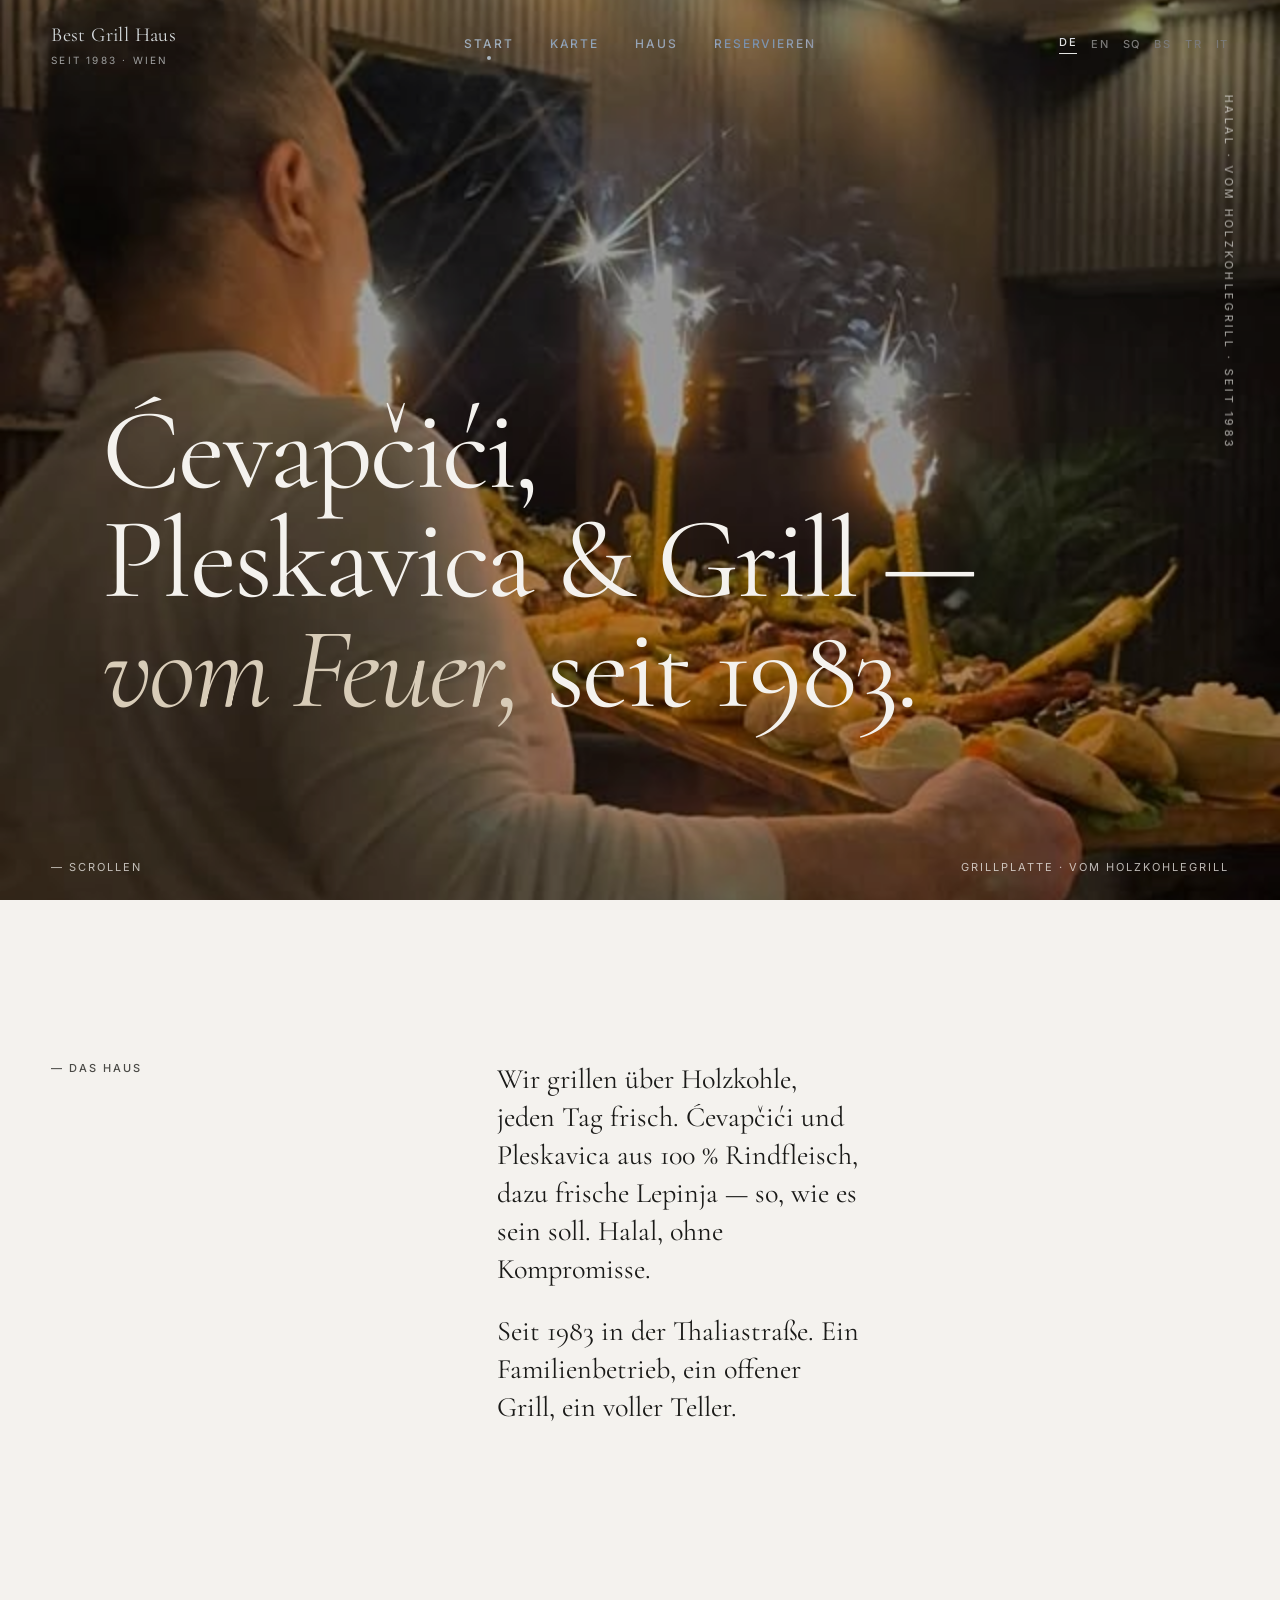
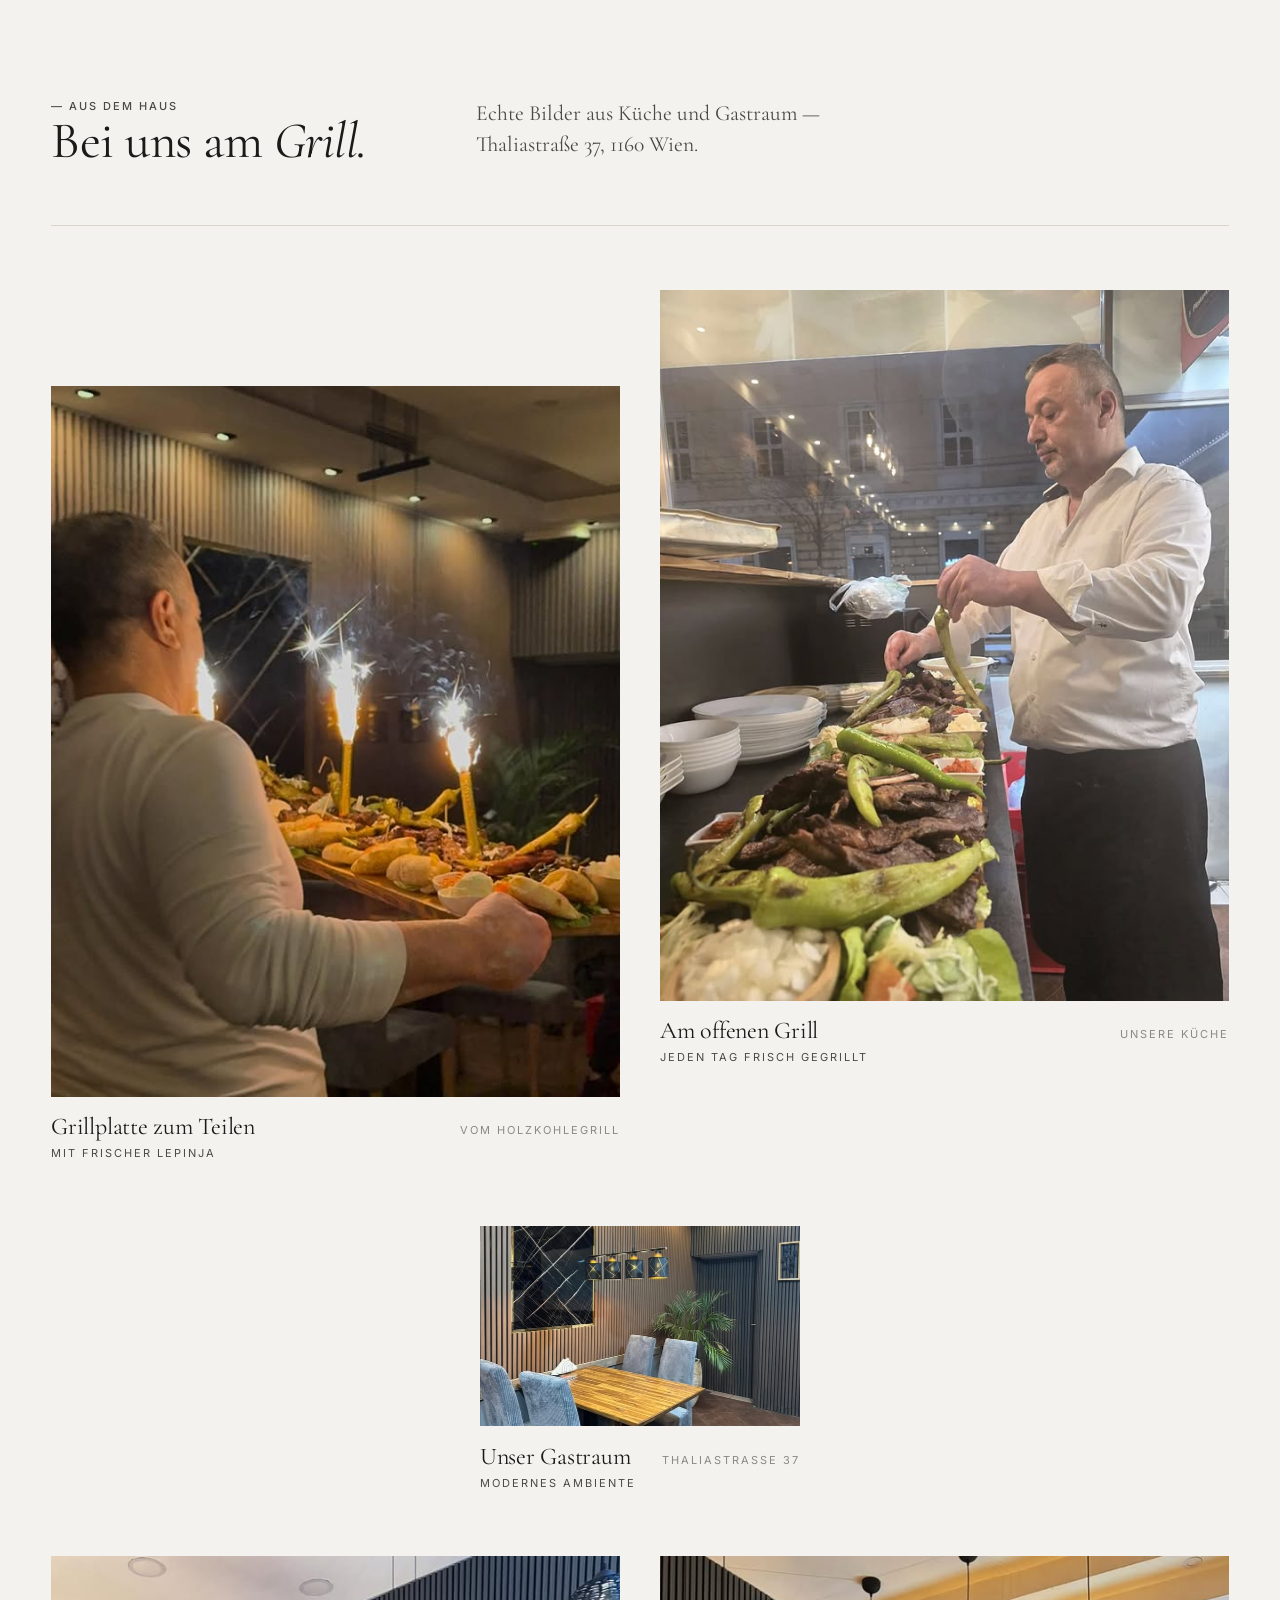
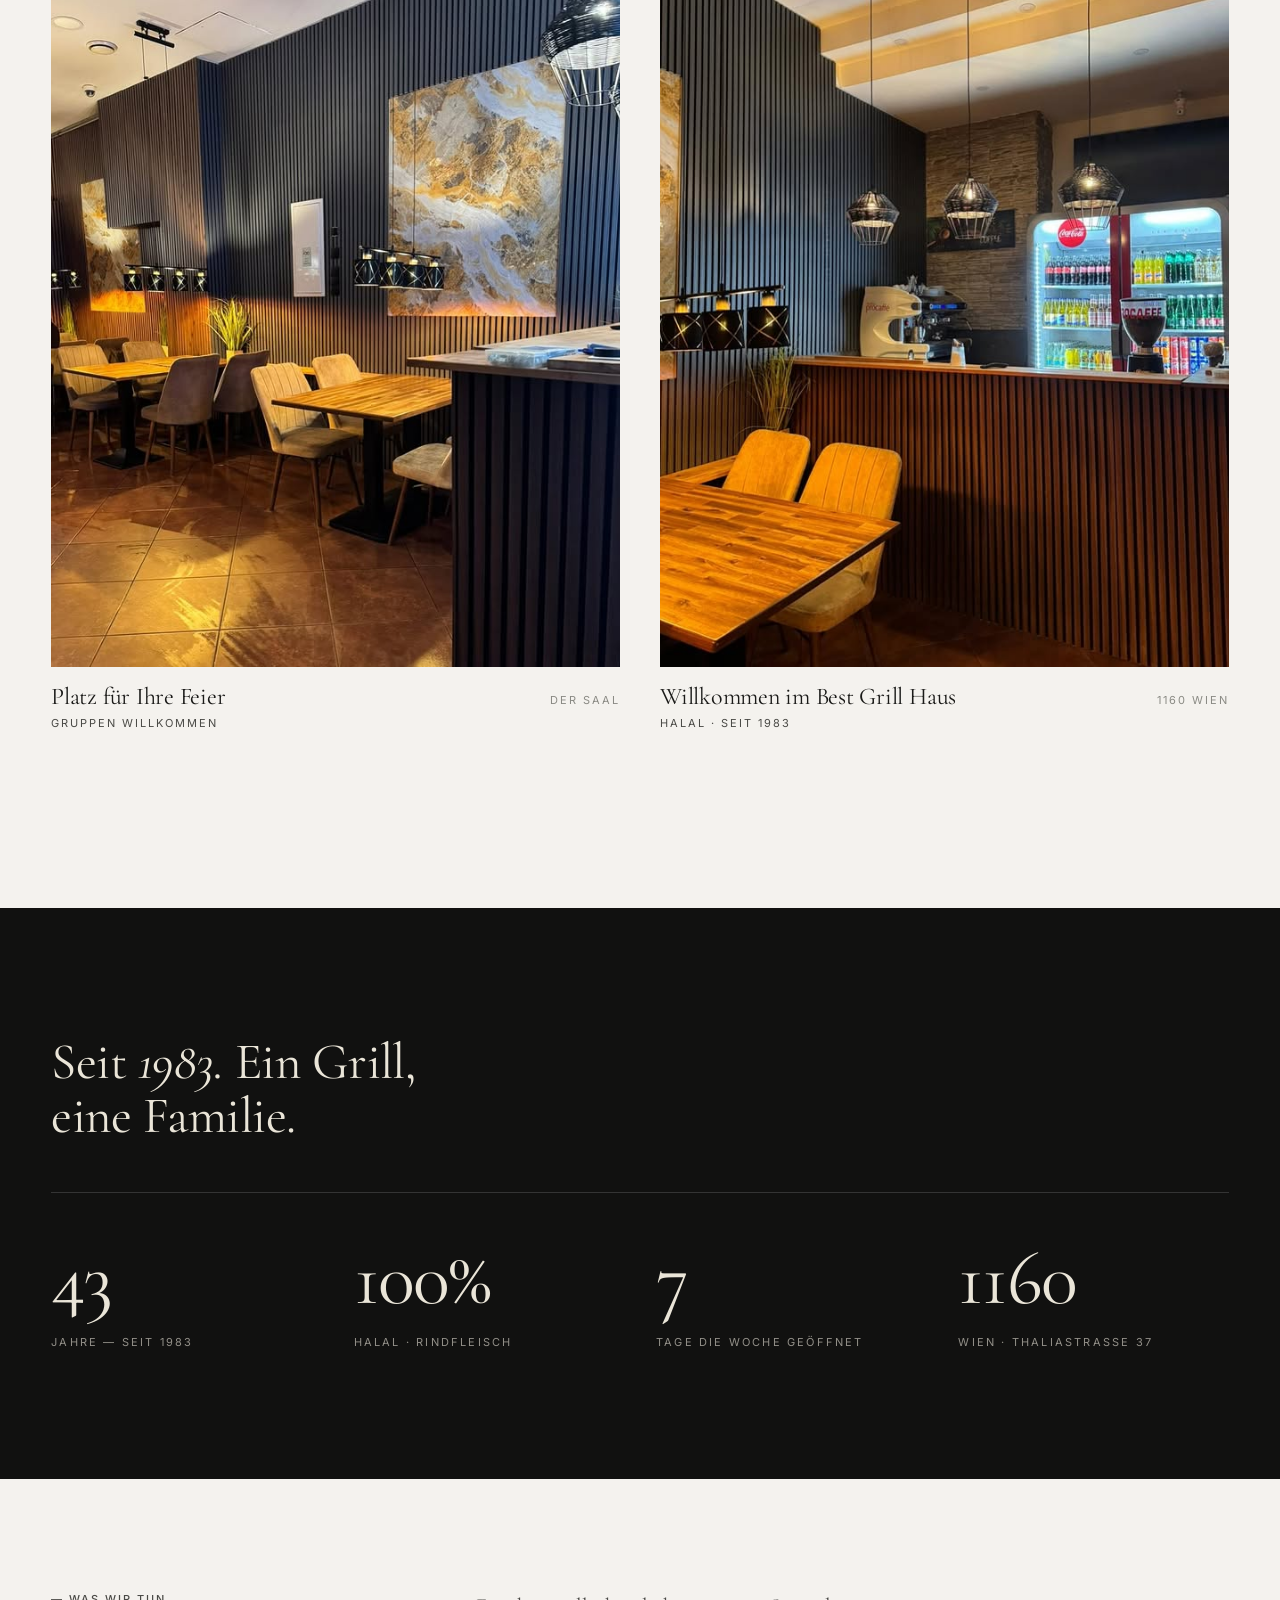
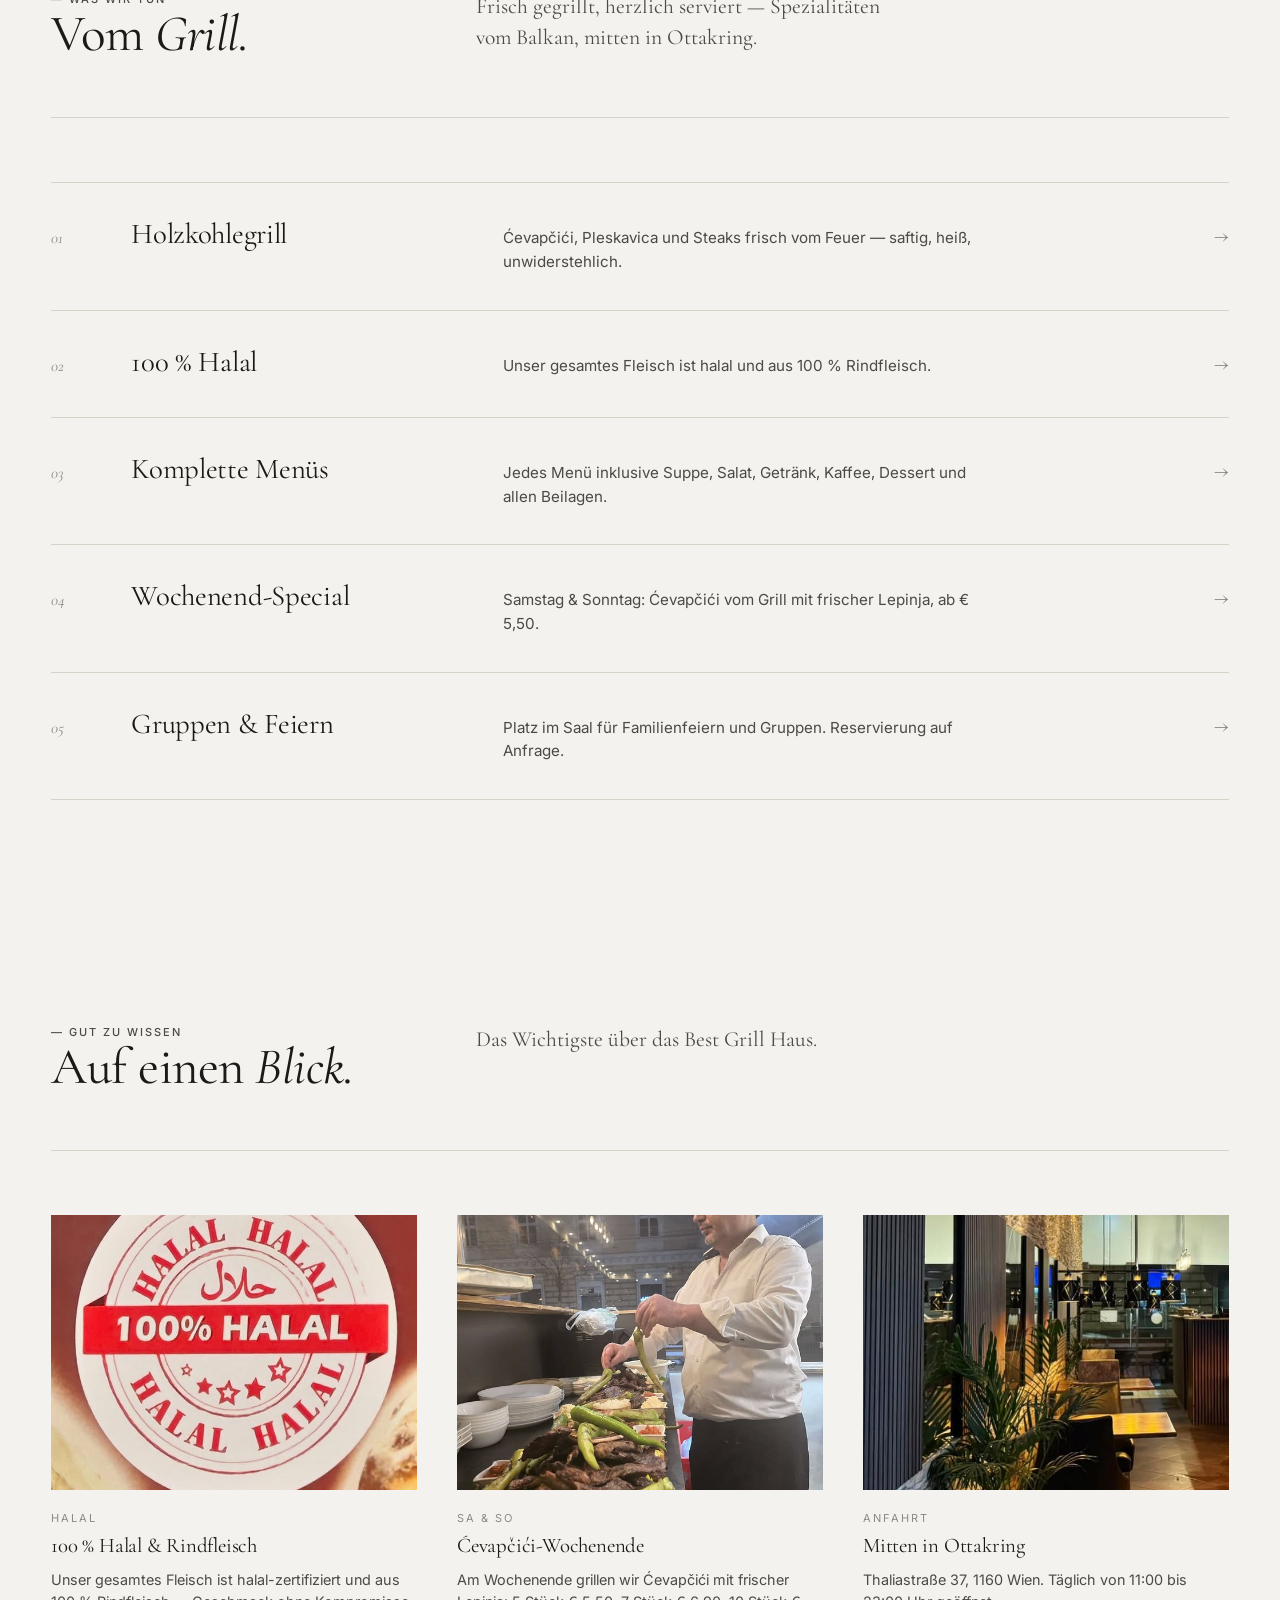
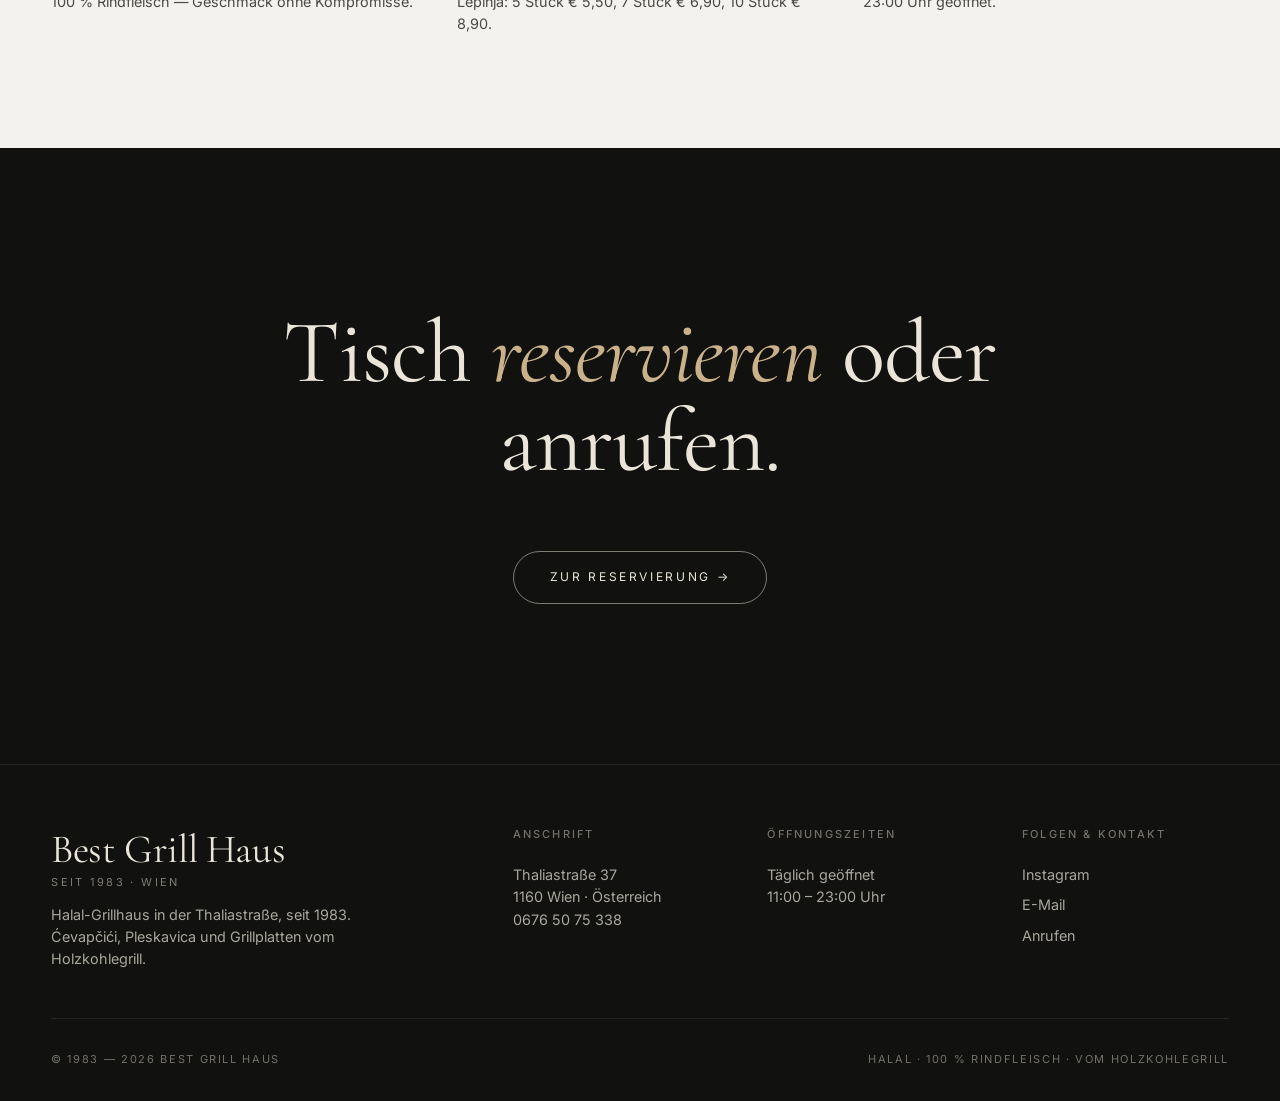
==== index.html @ b21fa427 "Add Best Grill Haus website — real content, 6 languages Static multilingual (DE/EN/SQ/BS/TR/IT) site" ====
<!doctype html>
<html lang="de-AT">
<head>
<meta charset="utf-8">
<meta name="viewport" content="width=device-width, initial-scale=1">
<title>Best Grill Haus — Ćevapčići, Pleskavica & Grill · 1160 Wien</title>
<meta name="description" content="Best Grill Haus — familiengeführtes Halal-Grillhaus in der Thaliastraße 37, 1160 Wien, seit 1983. Ćevapčići, Pleskavica und Grillplatten vom Holzkohlegrill. Täglich 11–23 Uhr.">
<link rel="preconnect" href="https://fonts.googleapis.com">
<link rel="preconnect" href="https://fonts.gstatic.com" crossorigin>
<link href="https://fonts.googleapis.com/css2?family=Cormorant+Garamond:ital,wght@0,400;0,500;1,400;1,500&family=Inter:wght@300;400;500;600&display=swap" rel="stylesheet">
<link rel="stylesheet" href="css/style.css">
</head>
<body data-page="home">

<header class="site-header">
  <a href="index.html" class="brand">
    Best Grill Haus
    <small data-i18n="brand.tagline">seit 1983 · Wien</small>
  </a>
  <nav class="nav">
    <a href="index.html" class="active"        data-i18n="nav.home">Start</a>
    <a href="karte.html"                        data-i18n="nav.karte">Karte</a>
    <a href="haus.html"                         data-i18n="nav.haus">Haus</a>
    <a href="reservierung.html"                 data-i18n="nav.reservieren">Reservieren</a>
  </nav>
  <div class="header-meta">
    <a class="lang-pill" data-lang="de" href="#">DE</a>
    <a class="lang-pill" data-lang="en" href="#">EN</a>
    <a class="lang-pill" data-lang="sq" href="#">SQ</a>
    <a class="lang-pill" data-lang="bs" href="#">BS</a>
    <a class="lang-pill" data-lang="tr" href="#">TR</a>
    <a class="lang-pill" data-lang="it" href="#">IT</a>
  </div>
</header>

<!-- HERO -->
<section class="hero">
  <div class="hero-media" style="background-image:url('img/platter.jpg')"></div>
  <div class="hero-meta" data-i18n="home.hero_vol">Halal · vom Holzkohlegrill · seit 1983</div>
  <div class="hero-inner">
    <h1 class="serif" data-i18n="home.hero_title">Ćevapčići, Pleskavica & Grill —<br><em>vom Feuer,</em> seit 1983.</h1>
  </div>
  <div class="hero-footer">
    <span data-i18n="home.hero_scroll">— Scrollen</span>
    <span data-i18n="home.hero_dish">Grillplatte · vom Holzkohlegrill</span>
  </div>
</section>

<!-- MANIFESTO -->
<section class="manifesto">
  <div class="manifesto-grid">
    <div class="eyebrow" data-i18n="home.man_eye">— Das Haus</div>
    <div>
      <p class="reveal" data-i18n="home.man_p1">Wir grillen über Holzkohle, jeden Tag frisch. Ćevapčići und Pleskavica aus 100 % Rindfleisch, dazu frische Lepinja — so, wie es sein soll. Halal, ohne Kompromisse.</p>
      <p class="reveal" data-i18n="home.man_p2">Seit 1983 in der Thaliastraße. Ein Familienbetrieb, ein offener Grill, ein voller Teller.</p>
    </div>
  </div>
</section>

<!-- FEATURED DISHES -->
<section>
  <div class="section-head">
    <div>
      <div class="eyebrow" data-i18n="home.feat_eye">— Aus dem Haus</div>
      <h2 class="serif" data-i18n="home.feat_title">Bei uns am <em>Grill.</em></h2>
    </div>
    <p data-i18n="home.feat_desc">Echte Bilder aus Küche und Gastraum — Thaliastraße 37, 1160 Wien.</p>
  </div>

  <div class="featured">
    <div class="proj-row offset">
      <a class="proj-card reveal" href="karte.html">
        <div class="img-wrap"><div style="background-image:url('img/platter.jpg')"></div></div>
        <div class="meta"><h3 class="serif" data-i18n="home.d1_name">Grillplatte zum Teilen</h3><span class="loc" data-i18n="home.d1_loc">Vom Holzkohlegrill</span></div>
        <div class="tag" data-i18n="home.d1_note">Mit frischer Lepinja</div>
      </a>
      <a class="proj-card reveal" href="karte.html">
        <div class="img-wrap"><div style="background-image:url('img/grill.jpg')"></div></div>
        <div class="meta"><h3 class="serif" data-i18n="home.d2_name">Am offenen Grill</h3><span class="loc" data-i18n="home.d2_loc">Unsere Küche</span></div>
        <div class="tag" data-i18n="home.d2_note">Jeden Tag frisch gegrillt</div>
      </a>
    </div>

    <div class="proj-row single">
      <a class="proj-card wide reveal" href="haus.html">
        <div class="img-wrap"><div style="background-image:url('img/interior-1.jpg')"></div></div>
        <div class="meta"><h3 class="serif" data-i18n="home.d3_name">Unser Gastraum</h3><span class="loc" data-i18n="home.d3_loc">Thaliastraße 37</span></div>
        <div class="tag" data-i18n="home.d3_note">Modernes Ambiente</div>
      </a>
    </div>

    <div class="proj-row">
      <a class="proj-card reveal" href="haus.html">
        <div class="img-wrap"><div style="background-image:url('img/interior-2.jpg')"></div></div>
        <div class="meta"><h3 class="serif" data-i18n="home.d4_name">Platz für Ihre Feier</h3><span class="loc" data-i18n="home.d4_loc">Der Saal</span></div>
        <div class="tag" data-i18n="home.d4_note">Gruppen willkommen</div>
      </a>
      <a class="proj-card reveal" href="haus.html">
        <div class="img-wrap"><div style="background-image:url('img/interior-3.jpg')"></div></div>
        <div class="meta"><h3 class="serif" data-i18n="home.d5_name">Willkommen im Best Grill Haus</h3><span class="loc" data-i18n="home.d5_loc">1160 Wien</span></div>
        <div class="tag" data-i18n="home.d5_note">Halal · seit 1983</div>
      </a>
    </div>
  </div>
</section>

<!-- STATS -->
<section class="stats">
  <h2 class="serif reveal" data-i18n="home.stats_title">Seit <em>1983.</em> Ein Grill, eine Familie.</h2>
  <div class="stats-grid">
    <div class="stat reveal"><div class="n" data-i18n="home.s1_n">43</div><div class="l" data-i18n="home.s1_l">Jahre — seit 1983</div></div>
    <div class="stat reveal"><div class="n" data-i18n="home.s2_n">100%</div><div class="l" data-i18n="home.s2_l">Halal · Rindfleisch</div></div>
    <div class="stat reveal"><div class="n" data-i18n="home.s3_n">7</div><div class="l" data-i18n="home.s3_l">Tage die Woche geöffnet</div></div>
    <div class="stat reveal"><div class="n" data-i18n="home.s4_n">1160</div><div class="l" data-i18n="home.s4_l">Wien · Thaliastraße 37</div></div>
  </div>
</section>

<!-- PHILOSOPHY -->
<section>
  <div class="section-head">
    <div>
      <div class="eyebrow" data-i18n="home.phil_eye">— Was wir tun</div>
      <h2 class="serif" data-i18n="home.phil_title">Vom <em>Grill.</em></h2>
    </div>
    <p data-i18n="home.phil_desc">Frisch gegrillt, herzlich serviert — Spezialitäten vom Balkan, mitten in Ottakring.</p>
  </div>

  <div class="services-list">
    <a class="service-item reveal" href="karte.html">
      <span class="num">01</span>
      <h3 class="serif" data-i18n="home.v1_t">Holzkohlegrill</h3>
      <p data-i18n="home.v1_d">Ćevapčići, Pleskavica und Steaks frisch vom Feuer — saftig, heiß, unwiderstehlich.</p>
      <span class="arrow">→</span>
    </a>
    <a class="service-item reveal" href="karte.html">
      <span class="num">02</span>
      <h3 class="serif" data-i18n="home.v2_t">100 % Halal</h3>
      <p data-i18n="home.v2_d">Unser gesamtes Fleisch ist halal und aus 100 % Rindfleisch.</p>
      <span class="arrow">→</span>
    </a>
    <a class="service-item reveal" href="karte.html">
      <span class="num">03</span>
      <h3 class="serif" data-i18n="home.v3_t">Komplette Menüs</h3>
      <p data-i18n="home.v3_d">Jedes Menü inklusive Suppe, Salat, Getränk, Kaffee, Dessert und allen Beilagen.</p>
      <span class="arrow">→</span>
    </a>
    <a class="service-item reveal" href="karte.html">
      <span class="num">04</span>
      <h3 class="serif" data-i18n="home.v4_t">Wochenend-Special</h3>
      <p data-i18n="home.v4_d">Samstag & Sonntag: Ćevapčići vom Grill mit frischer Lepinja, ab € 5,50.</p>
      <span class="arrow">→</span>
    </a>
    <a class="service-item reveal" href="reservierung.html">
      <span class="num">05</span>
      <h3 class="serif" data-i18n="home.v5_t">Gruppen & Feiern</h3>
      <p data-i18n="home.v5_d">Platz im Saal für Familienfeiern und Gruppen. Reservierung auf Anfrage.</p>
      <span class="arrow">→</span>
    </a>
  </div>
</section>

<!-- PRESS / JOURNAL -->
<section>
  <div class="section-head">
    <div>
      <div class="eyebrow" data-i18n="home.press_eye">— Gut zu wissen</div>
      <h2 class="serif" data-i18n="home.press_title">Auf einen <em>Blick.</em></h2>
    </div>
    <p data-i18n="home.press_desc">Das Wichtigste über das Best Grill Haus.</p>
  </div>

  <div class="journal-grid">
    <a class="journal-card reveal" href="karte.html">
      <div class="img-wrap"><div style="background-image:url('img/halal.jpg')"></div></div>
      <div class="date" data-i18n="home.j1_date">Halal</div>
      <h3 class="serif" data-i18n="home.j1_t">100 % Halal & Rindfleisch</h3>
      <p data-i18n="home.j1_d">Unser gesamtes Fleisch ist halal-zertifiziert und aus 100 % Rindfleisch — Geschmack ohne Kompromisse.</p>
    </a>
    <a class="journal-card reveal" href="karte.html">
      <div class="img-wrap"><div style="background-image:url('img/grill.jpg')"></div></div>
      <div class="date" data-i18n="home.j2_date">Sa & So</div>
      <h3 class="serif" data-i18n="home.j2_t">Ćevapčići-Wochenende</h3>
      <p data-i18n="home.j2_d">Am Wochenende grillen wir Ćevapčići mit frischer Lepinja: 5 Stück € 5,50, 7 Stück € 6,90, 10 Stück € 8,90.</p>
    </a>
    <a class="journal-card reveal" href="reservierung.html">
      <div class="img-wrap"><div style="background-image:url('img/interior-4.jpg')"></div></div>
      <div class="date" data-i18n="home.j3_date">Anfahrt</div>
      <h3 class="serif" data-i18n="home.j3_t">Mitten in Ottakring</h3>
      <p data-i18n="home.j3_d">Thaliastraße 37, 1160 Wien. Täglich von 11:00 bis 23:00 Uhr geöffnet.</p>
    </a>
  </div>
</section>

<!-- CTA -->
<section class="cta">
  <h2 class="serif reveal" data-i18n="home.cta_title">Einen <em>Tisch</em> reservieren.</h2>
  <a class="btn" href="reservierung.html" data-i18n="home.cta_btn">Zur Reservierung →</a>
</section>

<!-- FOOTER -->
<footer class="site-footer">
  <div class="footer-grid">
    <div>
      <div class="footer-brand serif">Best Grill Haus<small data-i18n="brand.tagline">seit 1983 · Wien</small></div>
      <p style="max-width:36ch; font-size:.9rem;" data-i18n="footer.about">Halal-Grillhaus in der Thaliastraße, seit 1983. Ćevapčići, Pleskavica und Grillplatten vom Holzkohlegrill.</p>
    </div>
    <div>
      <h4 data-i18n="footer.address_l">Anschrift</h4>
      <a data-i18n="footer.address_v">Thaliastraße 37<br>1160 Wien · Österreich<br>0676 50 75 338</a>
    </div>
    <div>
      <h4 data-i18n="footer.hours_l">Öffnungszeiten</h4>
      <a data-i18n="footer.hours_v">Täglich geöffnet<br>11:00 – 23:00 Uhr</a>
    </div>
    <div>
      <h4 data-i18n="footer.social_l">Folgen & Kontakt</h4>
      <a href="https://instagram.com/bestgrillhaus" target="_blank" rel="noopener" data-i18n="footer.instagram">Instagram</a>
      <a href="mailto:info@bestgrillhaus.at" data-i18n="footer.email_lbl">E-Mail</a>
      <a href="tel:+436765075338" data-i18n="footer.phone_lbl">Anrufen</a>
    </div>
  </div>
  <div class="footer-bottom">
    <span data-i18n="footer.copy">© 1983 — 2026 Best Grill Haus GmbH</span>
    <span data-i18n="footer.credits">Halal · 100 % Rindfleisch · vom Holzkohlegrill</span>
  </div>
</footer>

<script src="js/translations.js"></script>
<script src="js/main.js"></script>
</body>
</html>
---- css/style.css ----
/* ------------------------------------------------------------------
   MERIDIAN ATELIER — stylesheet
------------------------------------------------------------------ */

:root {
  --bg:        #f4f2ee;
  --bg-dark:   #111110;
  --ink:       #1a1a18;
  --ink-soft:  #4a4a46;
  --mute:      #8a8a84;
  --line:      #d6d2c8;
  --paper:     #ffffff;
  --accent:    #7a2e1f;

  --f-serif:   "Cormorant Garamond", "Times New Roman", serif;
  --f-sans:    "Inter", -apple-system, BlinkMacSystemFont, "Helvetica Neue", sans-serif;

  --pad-x:     clamp(1.25rem, 4vw, 3.5rem);
  --maxw:      1440px;
}

* { box-sizing: border-box; margin: 0; padding: 0; }

html { scroll-behavior: smooth; }

body {
  background: var(--bg);
  color: var(--ink);
  font-family: var(--f-sans);
  font-size: 15px;
  line-height: 1.55;
  font-weight: 400;
  -webkit-font-smoothing: antialiased;
  text-rendering: optimizeLegibility;
}

img { display: block; max-width: 100%; height: auto; }

a {
  color: inherit;
  text-decoration: none;
  transition: opacity .25s ease, color .25s ease;
}
a:hover { opacity: .6; }

/* ------------------------------------------------------------------
   Typography
------------------------------------------------------------------ */
.serif { font-family: var(--f-serif); font-weight: 400; letter-spacing: -0.01em; }

h1, h2, h3, h4 {
  font-family: var(--f-serif);
  font-weight: 400;
  letter-spacing: -0.015em;
  line-height: 1.05;
}

.eyebrow {
  font-family: var(--f-sans);
  font-size: 11px;
  letter-spacing: 0.18em;
  text-transform: uppercase;
  color: var(--ink-soft);
  font-weight: 500;
}

.rule {
  height: 1px;
  background: var(--line);
  width: 100%;
}

/* ------------------------------------------------------------------
   Header
------------------------------------------------------------------ */
.site-header {
  position: fixed;
  top: 0; left: 0; right: 0;
  z-index: 50;
  padding: 1.25rem var(--pad-x);
  display: grid;
  grid-template-columns: 1fr auto 1fr;
  align-items: center;
  mix-blend-mode: difference;
  color: #f4f2ee;
}

.site-header a { color: #f4f2ee; }

.brand {
  font-family: var(--f-serif);
  font-size: 1.25rem;
  letter-spacing: 0.02em;
  justify-self: start;
}

.brand small {
  font-family: var(--f-sans);
  font-size: 10px;
  letter-spacing: 0.22em;
  text-transform: uppercase;
  display: block;
  margin-top: 2px;
  opacity: .7;
}

.nav {
  display: flex;
  gap: 2.25rem;
  justify-self: center;
}
@media (max-width: 760px) {
  .site-header { grid-template-columns: 1fr auto; row-gap: .75rem; }
  .nav { grid-column: 1 / -1; gap: 1.5rem; justify-self: start; }
}
.nav a {
  font-size: 12px;
  letter-spacing: 0.16em;
  text-transform: uppercase;
  font-weight: 500;
  position: relative;
}
.nav a.active::after {
  content: "";
  position: absolute;
  left: 50%;
  bottom: -6px;
  width: 4px; height: 4px;
  background: currentColor;
  border-radius: 50%;
  transform: translateX(-50%);
}

.header-meta {
  justify-self: end;
  font-size: 11px;
  letter-spacing: 0.14em;
  text-transform: uppercase;
  display: flex;
  gap: 0.85rem;
  align-items: center;
}

.lang-pill {
  cursor: pointer;
  opacity: 0.5;
  transition: opacity .25s ease;
  font-weight: 500;
  letter-spacing: 0.14em;
}
.lang-pill:hover { opacity: 0.85; }
.lang-pill.active {
  opacity: 1;
  border-bottom: 1px solid currentColor;
  padding-bottom: 2px;
}

@media (max-width: 900px) {
  .header-meta { gap: 0.55rem; font-size: 10px; }
}

/* ------------------------------------------------------------------
   Hero
------------------------------------------------------------------ */
.hero {
  height: 100vh;
  min-height: 640px;
  position: relative;
  overflow: hidden;
  background: #2a2a28;
}

.hero-media {
  position: absolute; inset: 0;
  background-size: cover;
  background-position: center;
  filter: brightness(0.72);
  transform: scale(1.04);
  animation: slow-zoom 18s ease-out forwards;
}

@keyframes slow-zoom {
  to { transform: scale(1.0); }
}

.hero-inner {
  position: relative;
  height: 100%;
  display: flex;
  align-items: flex-end;
  padding: 0 var(--pad-x) 4rem;
  color: #f4f2ee;
}

.hero h1 {
  font-size: clamp(3rem, 9vw, 8.5rem);
  line-height: 0.95;
  letter-spacing: -0.025em;
  max-width: 16ch;
}

.hero h1 em {
  font-style: italic;
  color: #d8ccb8;
}

.hero-meta {
  position: absolute;
  top: 50%;
  right: var(--pad-x);
  transform: translateY(-50%) rotate(90deg);
  transform-origin: right center;
  font-size: 11px;
  letter-spacing: 0.3em;
  text-transform: uppercase;
  color: rgba(244, 242, 238, 0.7);
  white-space: nowrap;
}

.hero-footer {
  position: absolute;
  bottom: 1.5rem;
  left: var(--pad-x);
  right: var(--pad-x);
  display: flex;
  justify-content: space-between;
  align-items: flex-end;
  color: rgba(244, 242, 238, 0.75);
  font-size: 11px;
  letter-spacing: 0.18em;
  text-transform: uppercase;
}

/* ------------------------------------------------------------------
   Sections
------------------------------------------------------------------ */
section { padding: 7rem var(--pad-x); }

.section-head {
  display: grid;
  grid-template-columns: 1fr 2fr;
  gap: 3rem;
  padding-bottom: 3.5rem;
  border-bottom: 1px solid var(--line);
  margin-bottom: 4rem;
}
.section-head h2 {
  font-size: clamp(2rem, 4vw, 3.5rem);
}
.section-head p {
  font-family: var(--f-serif);
  font-size: 1.35rem;
  line-height: 1.45;
  color: var(--ink-soft);
  max-width: 42ch;
}

@media (max-width: 720px) {
  .section-head { grid-template-columns: 1fr; gap: 1.5rem; }
}

/* ------------------------------------------------------------------
   Manifesto
------------------------------------------------------------------ */
.manifesto {
  background: var(--bg);
  padding: 10rem var(--pad-x);
}
.manifesto-grid {
  display: grid;
  grid-template-columns: 1fr 2fr;
  gap: 5rem;
  max-width: var(--maxw);
  margin: 0 auto;
}
.manifesto p {
  font-family: var(--f-serif);
  font-size: clamp(1.5rem, 2.2vw, 2.2rem);
  line-height: 1.35;
  color: var(--ink);
  max-width: 28ch;
}
.manifesto p + p { margin-top: 1.5rem; }

@media (max-width: 900px) {
  .manifesto-grid { grid-template-columns: 1fr; gap: 2rem; }
}

/* ------------------------------------------------------------------
   Project grid (featured)
------------------------------------------------------------------ */
.featured {
  max-width: var(--maxw);
  margin: 0 auto;
}
.proj-row {
  display: grid;
  grid-template-columns: 1fr 1fr;
  gap: 2.5rem;
  margin-bottom: 4rem;
}
.proj-row.offset .proj-card:first-child { margin-top: 6rem; }
.proj-row.single { grid-template-columns: 1fr; }
.proj-row.single .proj-card { max-width: 70%; margin: 0 auto; }

@media (max-width: 800px) {
  .proj-row, .proj-row.offset .proj-card:first-child, .proj-row.single .proj-card {
    grid-template-columns: 1fr;
    max-width: 100%;
    margin: 0 0 2.5rem 0;
  }
}

.proj-card { display: block; }
.proj-card .img-wrap {
  overflow: hidden;
  aspect-ratio: 4 / 5;
  background: #d9d4c8;
  margin-bottom: 1.1rem;
}
.proj-card.wide .img-wrap { aspect-ratio: 16 / 10; }
.proj-card .img-wrap > div {
  width: 100%; height: 100%;
  background-size: cover;
  background-position: center;
  transition: transform 1.2s cubic-bezier(.2,.7,.2,1);
}
.proj-card:hover .img-wrap > div { transform: scale(1.04); }

.proj-card .meta {
  display: flex;
  justify-content: space-between;
  align-items: baseline;
  gap: 2rem;
}
.proj-card h3 {
  font-size: 1.5rem;
  letter-spacing: -0.01em;
}
.proj-card .loc {
  font-size: 11px;
  letter-spacing: 0.18em;
  text-transform: uppercase;
  color: var(--mute);
  white-space: nowrap;
}
.proj-card .tag {
  font-size: 11px;
  letter-spacing: 0.18em;
  text-transform: uppercase;
  color: var(--ink-soft);
  margin-top: .35rem;
}

/* ------------------------------------------------------------------
   Numbers / stats
------------------------------------------------------------------ */
.stats {
  background: var(--bg-dark);
  color: #eae5d8;
  padding: 8rem var(--pad-x);
}
.stats-grid {
  max-width: var(--maxw);
  margin: 0 auto;
  display: grid;
  grid-template-columns: repeat(4, 1fr);
  gap: 2rem;
  border-top: 1px solid rgba(255,255,255,0.15);
  padding-top: 3rem;
}
.stat .n {
  font-family: var(--f-serif);
  font-size: clamp(3rem, 6vw, 5.5rem);
  line-height: 1;
  letter-spacing: -0.025em;
}
.stat .l {
  font-size: 11px;
  letter-spacing: 0.2em;
  text-transform: uppercase;
  color: rgba(234, 229, 216, 0.6);
  margin-top: 1rem;
}
.stats h2 {
  font-size: clamp(2rem, 4vw, 3.5rem);
  max-width: 18ch;
  margin-bottom: 3rem;
}

@media (max-width: 800px) {
  .stats-grid { grid-template-columns: repeat(2, 1fr); gap: 2.5rem 2rem; }
}

/* ------------------------------------------------------------------
   Services
------------------------------------------------------------------ */
.services-list {
  max-width: var(--maxw);
  margin: 0 auto;
}
.service-item {
  display: grid;
  grid-template-columns: 3rem 1fr 2fr auto;
  gap: 2rem;
  padding: 2.25rem 0;
  border-top: 1px solid var(--line);
  align-items: baseline;
  transition: padding .3s ease;
}
.service-item:last-child { border-bottom: 1px solid var(--line); }
.service-item:hover { padding-left: 1rem; }
.service-item .num {
  font-family: var(--f-serif);
  font-style: italic;
  color: var(--mute);
  font-size: 1rem;
}
.service-item h3 { font-size: 1.8rem; }
.service-item p {
  color: var(--ink-soft);
  font-size: .95rem;
  max-width: 48ch;
}
.service-item .arrow {
  font-family: var(--f-serif);
  font-size: 1.4rem;
  color: var(--mute);
  transition: transform .3s ease;
}
.service-item:hover .arrow { transform: translateX(6px); color: var(--ink); }

@media (max-width: 760px) {
  .service-item { grid-template-columns: 2rem 1fr; }
  .service-item p, .service-item .arrow { grid-column: 2 / -1; }
}

/* ------------------------------------------------------------------
   Journal preview
------------------------------------------------------------------ */
.journal-grid {
  max-width: var(--maxw);
  margin: 0 auto;
  display: grid;
  grid-template-columns: repeat(3, 1fr);
  gap: 2.5rem;
}
.journal-card .img-wrap {
  aspect-ratio: 4 / 3;
  overflow: hidden;
  margin-bottom: 1.25rem;
  background: #d9d4c8;
}
.journal-card .img-wrap > div {
  width: 100%; height: 100%;
  background-size: cover;
  background-position: center;
  transition: transform 1s ease;
}
.journal-card:hover .img-wrap > div { transform: scale(1.03); }
.journal-card .date {
  font-size: 11px;
  letter-spacing: 0.18em;
  text-transform: uppercase;
  color: var(--mute);
  margin-bottom: .5rem;
}
.journal-card h3 {
  font-size: 1.3rem;
  margin-bottom: .75rem;
}
.journal-card p {
  color: var(--ink-soft);
  font-size: .9rem;
}

@media (max-width: 900px) {
  .journal-grid { grid-template-columns: 1fr; gap: 3rem; }
}

/* ------------------------------------------------------------------
   CTA / Footer
------------------------------------------------------------------ */
.cta {
  background: var(--bg-dark);
  color: #eae5d8;
  padding: 10rem var(--pad-x);
  text-align: center;
}
.cta h2 {
  font-size: clamp(2.5rem, 7vw, 6rem);
  max-width: 18ch;
  margin: 0 auto 2rem;
  line-height: 1;
}
.cta h2 em { font-style: italic; color: #c9b28a; }
.cta a.btn {
  display: inline-block;
  margin-top: 2rem;
  padding: 1rem 2.25rem;
  border: 1px solid rgba(234, 229, 216, 0.5);
  border-radius: 999px;
  font-size: 12px;
  letter-spacing: 0.22em;
  text-transform: uppercase;
  transition: all .3s ease;
}
.cta a.btn:hover {
  background: #eae5d8;
  color: var(--bg-dark);
  opacity: 1;
}

.site-footer {
  background: var(--bg-dark);
  color: rgba(234, 229, 216, 0.7);
  padding: 4rem var(--pad-x) 2rem;
  border-top: 1px solid rgba(255,255,255,0.08);
}
.footer-grid {
  max-width: var(--maxw);
  margin: 0 auto;
  display: grid;
  grid-template-columns: 2fr 1fr 1fr 1fr;
  gap: 3rem;
  padding-bottom: 3rem;
}
.footer-grid h4 {
  font-family: var(--f-sans);
  font-size: 11px;
  letter-spacing: 0.2em;
  text-transform: uppercase;
  color: rgba(234, 229, 216, 0.45);
  margin-bottom: 1.25rem;
  font-weight: 500;
}
.footer-grid a { display: block; padding: .25rem 0; font-size: .9rem; }
.footer-brand {
  font-family: var(--f-serif);
  font-size: 2.5rem;
  color: #eae5d8;
  line-height: 1;
  margin-bottom: 1rem;
}
.footer-brand small {
  font-family: var(--f-sans);
  font-size: 11px;
  letter-spacing: 0.22em;
  text-transform: uppercase;
  display: block;
  margin-top: .5rem;
  color: rgba(234, 229, 216, 0.5);
}
.footer-bottom {
  max-width: var(--maxw);
  margin: 0 auto;
  display: flex;
  justify-content: space-between;
  padding-top: 2rem;
  border-top: 1px solid rgba(255,255,255,0.08);
  font-size: 11px;
  letter-spacing: 0.15em;
  text-transform: uppercase;
  color: rgba(234, 229, 216, 0.45);
}

@media (max-width: 800px) {
  .footer-grid { grid-template-columns: 1fr 1fr; }
  .footer-bottom { flex-direction: column; gap: 1rem; }
}

/* ------------------------------------------------------------------
   Page-specific — subpage hero
------------------------------------------------------------------ */
.page-hero {
  padding: 10rem var(--pad-x) 4rem;
  max-width: var(--maxw);
  margin: 0 auto;
}
.page-hero .eyebrow { margin-bottom: 1.25rem; }
.page-hero h1 {
  font-size: clamp(3rem, 8vw, 7rem);
  line-height: .95;
  max-width: 14ch;
  margin-bottom: 2.5rem;
}
.page-hero .lede {
  font-family: var(--f-serif);
  font-size: 1.5rem;
  line-height: 1.4;
  color: var(--ink-soft);
  max-width: 48ch;
  padding-top: 2rem;
  border-top: 1px solid var(--line);
}

/* ------------------------------------------------------------------
   Projects index grid
------------------------------------------------------------------ */
.projects-filter {
  max-width: var(--maxw);
  margin: 0 auto 3rem;
  display: flex;
  gap: 2rem;
  padding: 1.25rem var(--pad-x);
  border-top: 1px solid var(--line);
  border-bottom: 1px solid var(--line);
  font-size: 12px;
  letter-spacing: 0.18em;
  text-transform: uppercase;
  flex-wrap: wrap;
}
.projects-filter a { color: var(--ink-soft); }
.projects-filter a.active { color: var(--ink); }
.projects-filter .count { margin-left: auto; color: var(--mute); }

.proj-index {
  max-width: var(--maxw);
  margin: 0 auto;
  padding: 0 var(--pad-x) 6rem;
  display: grid;
  grid-template-columns: repeat(2, 1fr);
  gap: 4rem 2.5rem;
}
@media (max-width: 800px) {
  .proj-index { grid-template-columns: 1fr; }
}

/* ------------------------------------------------------------------
   Studio page
------------------------------------------------------------------ */
.studio-block {
  max-width: var(--maxw);
  margin: 0 auto;
  padding: 4rem var(--pad-x);
  display: grid;
  grid-template-columns: 1fr 2fr;
  gap: 4rem;
  border-top: 1px solid var(--line);
}
.studio-block h2 { font-size: 2rem; }
.studio-block p {
  font-family: var(--f-serif);
  font-size: 1.25rem;
  line-height: 1.5;
  color: var(--ink);
  max-width: 52ch;
}
.studio-block p + p { margin-top: 1.25rem; }

.team-grid {
  max-width: var(--maxw);
  margin: 0 auto;
  padding: 4rem var(--pad-x);
  display: grid;
  grid-template-columns: repeat(4, 1fr);
  gap: 2.5rem;
}
.team-card .img-wrap {
  aspect-ratio: 3 / 4;
  background: #d9d4c8;
  margin-bottom: 1rem;
  overflow: hidden;
}
.team-card .img-wrap > div {
  width: 100%; height: 100%;
  background-size: cover;
  background-position: center;
  filter: grayscale(.2) contrast(1.02);
}
.team-card h4 { font-family: var(--f-serif); font-size: 1.15rem; }
.team-card .role {
  font-size: 11px;
  letter-spacing: 0.16em;
  text-transform: uppercase;
  color: var(--mute);
  margin-top: .2rem;
}

@media (max-width: 800px) {
  .studio-block, .team-grid { grid-template-columns: 1fr; }
}

/* ------------------------------------------------------------------
   Awards list
------------------------------------------------------------------ */
.awards {
  max-width: var(--maxw);
  margin: 0 auto;
  padding: 4rem var(--pad-x) 8rem;
}
.award-row {
  display: grid;
  grid-template-columns: 80px 1fr 2fr 1fr;
  gap: 2rem;
  padding: 1.5rem 0;
  border-top: 1px solid var(--line);
  align-items: baseline;
  font-size: .95rem;
}
.award-row:last-child { border-bottom: 1px solid var(--line); }
.award-row .yr { font-family: var(--f-serif); font-style: italic; color: var(--mute); }
.award-row .wk { font-family: var(--f-serif); font-size: 1.1rem; }
.award-row .pr { color: var(--ink-soft); }
.award-row .ct { color: var(--mute); font-size: 11px; letter-spacing: 0.14em; text-transform: uppercase; text-align: right; }

@media (max-width: 800px) {
  .award-row { grid-template-columns: 60px 1fr; gap: 1rem; }
  .award-row .pr, .award-row .ct { grid-column: 2 / -1; text-align: left; }
}

/* ------------------------------------------------------------------
   Menu (Karte)
------------------------------------------------------------------ */
.menu-wrap {
  max-width: 1100px;
  margin: 0 auto;
  padding: 2rem var(--pad-x) 6rem;
}
.menu-section { margin-top: 5rem; }
.menu-section:first-child { margin-top: 0; }
.menu-section-head {
  display: grid;
  grid-template-columns: auto 1fr;
  gap: 2rem;
  align-items: baseline;
  padding-bottom: 1.5rem;
  border-bottom: 1px solid var(--line);
}
.menu-section-head h3 {
  font-family: var(--f-serif);
  font-style: italic;
  font-size: clamp(1.6rem, 3vw, 2.25rem);
}
.menu-section-head::after {
  content: "";
  height: 1px;
  background: var(--line);
  margin-bottom: 0.4rem;
  align-self: end;
}
.menu-row {
  display: grid;
  grid-template-columns: 1fr auto;
  column-gap: 2.5rem;
  padding: 1.75rem 0;
  border-bottom: 1px dotted var(--line);
  align-items: baseline;
}
.menu-row h4 {
  font-family: var(--f-serif);
  font-size: 1.35rem;
  line-height: 1.2;
  letter-spacing: -0.01em;
}
.menu-row .price {
  font-family: var(--f-serif);
  font-size: 1.2rem;
  color: var(--ink-soft);
  white-space: nowrap;
}
.menu-row p {
  color: var(--ink-soft);
  font-size: .95rem;
  margin-top: .4rem;
  max-width: 58ch;
  grid-column: 1 / -1;
}
.menu-intro {
  max-width: 700px;
  margin: 0 auto 1.5rem;
  font-family: var(--f-serif);
  font-style: italic;
  font-size: 1.2rem;
  color: var(--ink-soft);
  text-align: center;
  padding: 0 var(--pad-x);
}
.menu-row.menu-fix { grid-template-columns: 1fr auto; }
.menu-row.menu-fix p { grid-column: auto; align-self: baseline; font-size: .95rem; margin-top: 0; }
@media (max-width: 700px) {
  .menu-section-head { grid-template-columns: 1fr; }
  .menu-section-head::after { display: none; }
}

/* ------------------------------------------------------------------
   Contact page
------------------------------------------------------------------ */
.contact-grid {
  max-width: var(--maxw);
  margin: 0 auto;
  padding: 4rem var(--pad-x) 8rem;
  display: grid;
  grid-template-columns: 1fr 1fr;
  gap: 5rem;
  border-top: 1px solid var(--line);
}
.contact-block h3 {
  font-family: var(--f-sans);
  font-size: 11px;
  letter-spacing: 0.2em;
  text-transform: uppercase;
  color: var(--mute);
  margin-bottom: 1.5rem;
  font-weight: 500;
}
.contact-block .office {
  font-family: var(--f-serif);
  font-size: 1.5rem;
  line-height: 1.35;
  margin-bottom: 2rem;
}
.contact-block .office small {
  display: block;
  font-family: var(--f-sans);
  font-size: 11px;
  letter-spacing: 0.18em;
  text-transform: uppercase;
  color: var(--mute);
  margin-bottom: .5rem;
}

form.contact {
  display: grid;
  gap: 1.5rem;
}
form.contact label {
  display: block;
  font-size: 11px;
  letter-spacing: 0.18em;
  text-transform: uppercase;
  color: var(--mute);
  margin-bottom: .5rem;
}
form.contact input,
form.contact select,
form.contact textarea {
  width: 100%;
  background: transparent;
  border: 0;
  border-bottom: 1px solid var(--line);
  padding: .5rem 0;
  font-family: var(--f-serif);
  font-size: 1.15rem;
  color: var(--ink);
  outline: none;
}
form.contact input:focus,
form.contact select:focus,
form.contact textarea:focus {
  border-bottom-color: var(--ink);
}
form.contact textarea { resize: vertical; min-height: 120px; }
form.contact button {
  margin-top: 1rem;
  justify-self: start;
  background: var(--ink);
  color: var(--bg);
  border: 0;
  padding: 1rem 2.25rem;
  font-family: var(--f-sans);
  font-size: 12px;
  letter-spacing: 0.22em;
  text-transform: uppercase;
  border-radius: 999px;
  cursor: pointer;
  transition: background .3s ease;
}
form.contact button:hover { background: var(--accent); }

@media (max-width: 800px) {
  .contact-grid { grid-template-columns: 1fr; gap: 3rem; }
}

/* ------------------------------------------------------------------
   Project detail
------------------------------------------------------------------ */
.pd-hero {
  height: 100vh;
  min-height: 640px;
  background-size: cover;
  background-position: center;
  position: relative;
}
.pd-hero::after {
  content: "";
  position: absolute; inset: 0;
  background: linear-gradient(180deg, rgba(0,0,0,.3) 0%, rgba(0,0,0,0) 30%, rgba(0,0,0,.5) 100%);
}
.pd-hero-inner {
  position: absolute;
  bottom: 4rem;
  left: var(--pad-x);
  right: var(--pad-x);
  color: #f4f2ee;
  z-index: 2;
}
.pd-hero-inner .eyebrow { color: rgba(244,242,238,.75); margin-bottom: 1rem; }
.pd-hero-inner h1 {
  font-size: clamp(3rem, 8vw, 7rem);
  line-height: .95;
  max-width: 14ch;
}

.pd-meta {
  max-width: var(--maxw);
  margin: 0 auto;
  padding: 5rem var(--pad-x);
  display: grid;
  grid-template-columns: 2fr 1fr 1fr 1fr;
  gap: 3rem;
  border-bottom: 1px solid var(--line);
}
.pd-meta .lede {
  font-family: var(--f-serif);
  font-size: 1.6rem;
  line-height: 1.4;
  max-width: 30ch;
}
.pd-meta dl { font-size: .9rem; }
.pd-meta dt {
  font-size: 11px;
  letter-spacing: 0.18em;
  text-transform: uppercase;
  color: var(--mute);
  margin-bottom: .35rem;
}
.pd-meta dd { font-family: var(--f-serif); font-size: 1.1rem; margin-bottom: 1rem; }

.pd-body {
  max-width: var(--maxw);
  margin: 0 auto;
  padding: 5rem var(--pad-x);
}
.pd-body p {
  max-width: 60ch;
  margin: 0 auto 1.5rem;
  font-family: var(--f-serif);
  font-size: 1.25rem;
  line-height: 1.65;
}
.pd-media {
  margin: 5rem auto;
  max-width: var(--maxw);
}
.pd-media.full { max-width: 100%; }
.pd-media .img-wrap {
  aspect-ratio: 16 / 9;
  background-size: cover;
  background-position: center;
}
.pd-media.pair {
  display: grid;
  grid-template-columns: 1fr 1fr;
  gap: 2rem;
  padding: 0 var(--pad-x);
}
.pd-media.pair .img-wrap { aspect-ratio: 4 / 5; }
.pd-media .cap {
  font-size: 11px;
  letter-spacing: 0.18em;
  text-transform: uppercase;
  color: var(--mute);
  margin-top: .75rem;
}

@media (max-width: 800px) {
  .pd-meta { grid-template-columns: 1fr; gap: 1.5rem; }
  .pd-media.pair { grid-template-columns: 1fr; }
}

.pd-next {
  background: var(--bg-dark);
  color: #eae5d8;
  padding: 6rem var(--pad-x);
}
.pd-next-inner {
  max-width: var(--maxw);
  margin: 0 auto;
  display: flex;
  justify-content: space-between;
  align-items: baseline;
  flex-wrap: wrap;
  gap: 2rem;
}
.pd-next .eyebrow { color: rgba(234,229,216,.55); }
.pd-next h3 {
  font-family: var(--f-serif);
  font-size: clamp(2rem, 5vw, 3.5rem);
  margin-top: 1rem;
}
.pd-next a.arrow-link {
  font-size: 12px;
  letter-spacing: 0.22em;
  text-transform: uppercase;
  border-bottom: 1px solid currentColor;
  padding-bottom: 4px;
}

/* ------------------------------------------------------------------
   Reveal anim
------------------------------------------------------------------ */
.reveal {
  opacity: 0;
  transform: translateY(24px);
  transition: opacity 1s ease, transform 1s cubic-bezier(.2,.7,.2,1);
}
.reveal.in { opacity: 1; transform: none; }
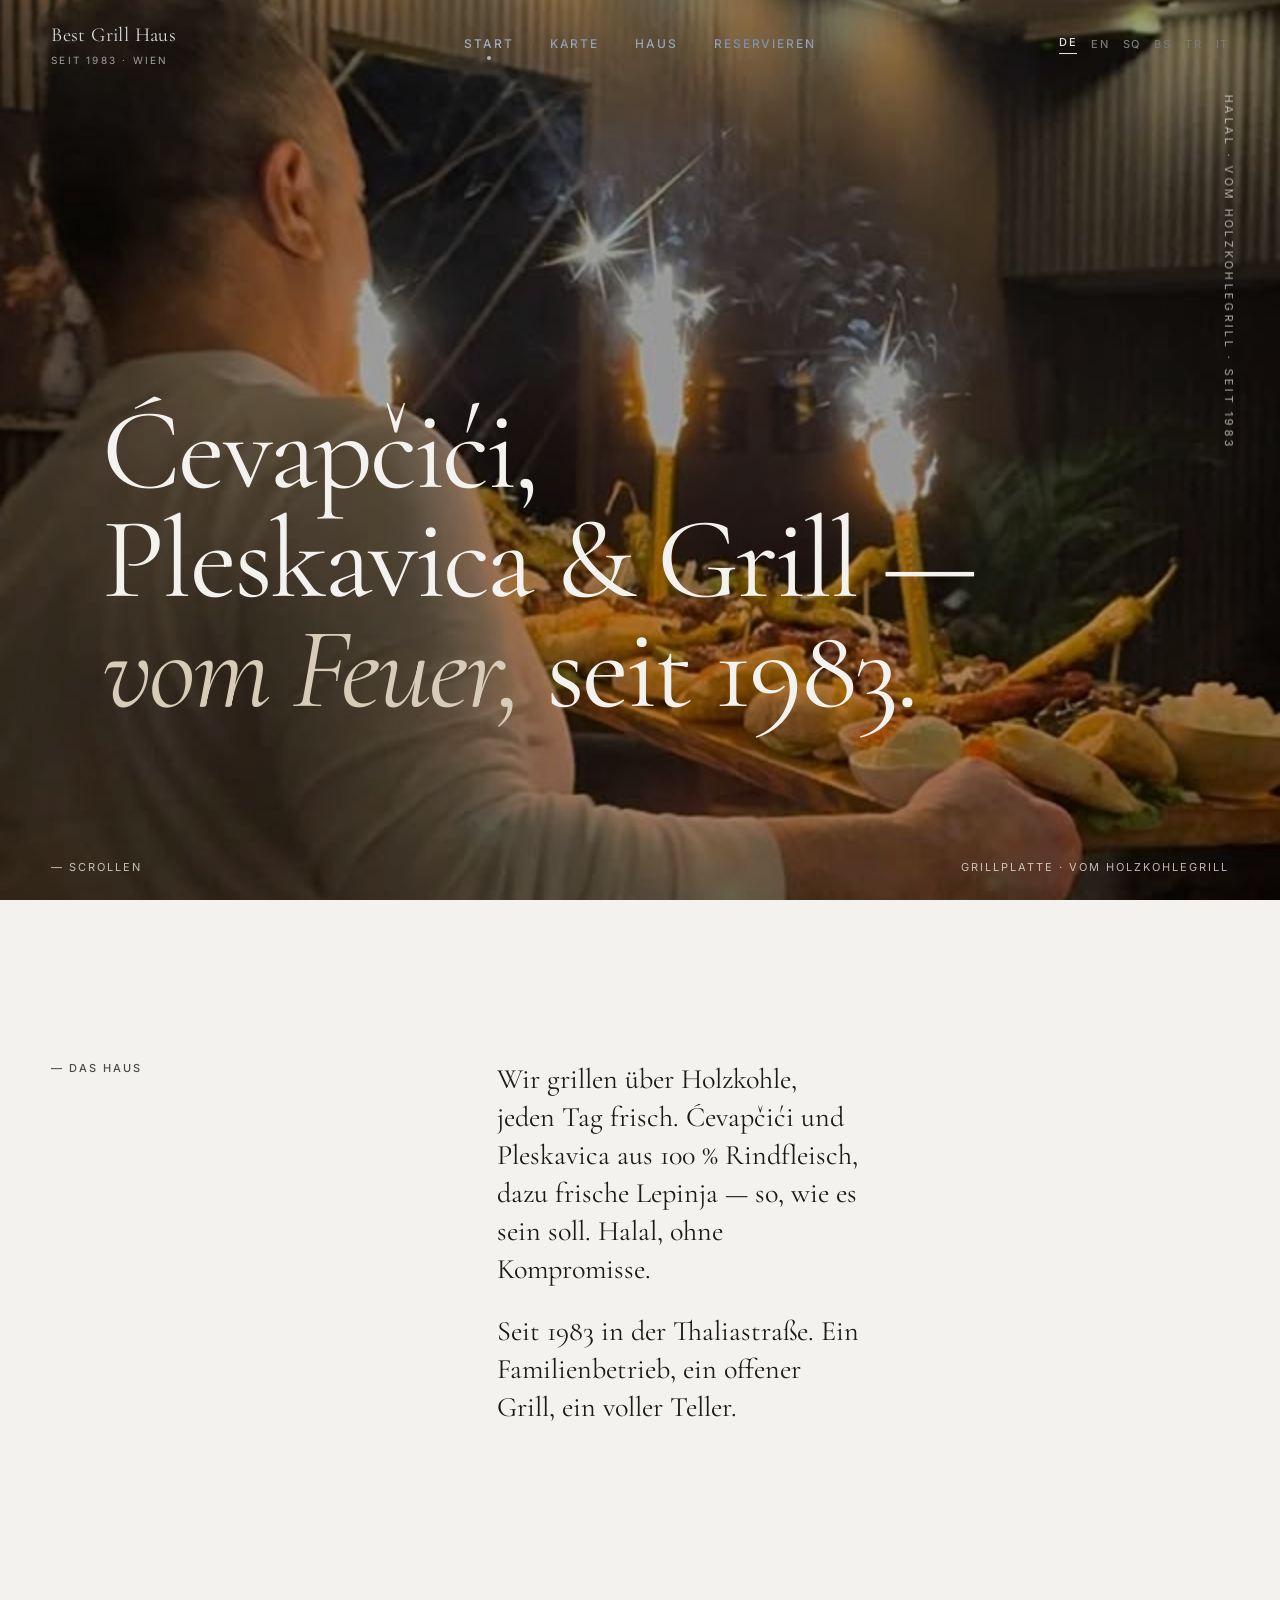
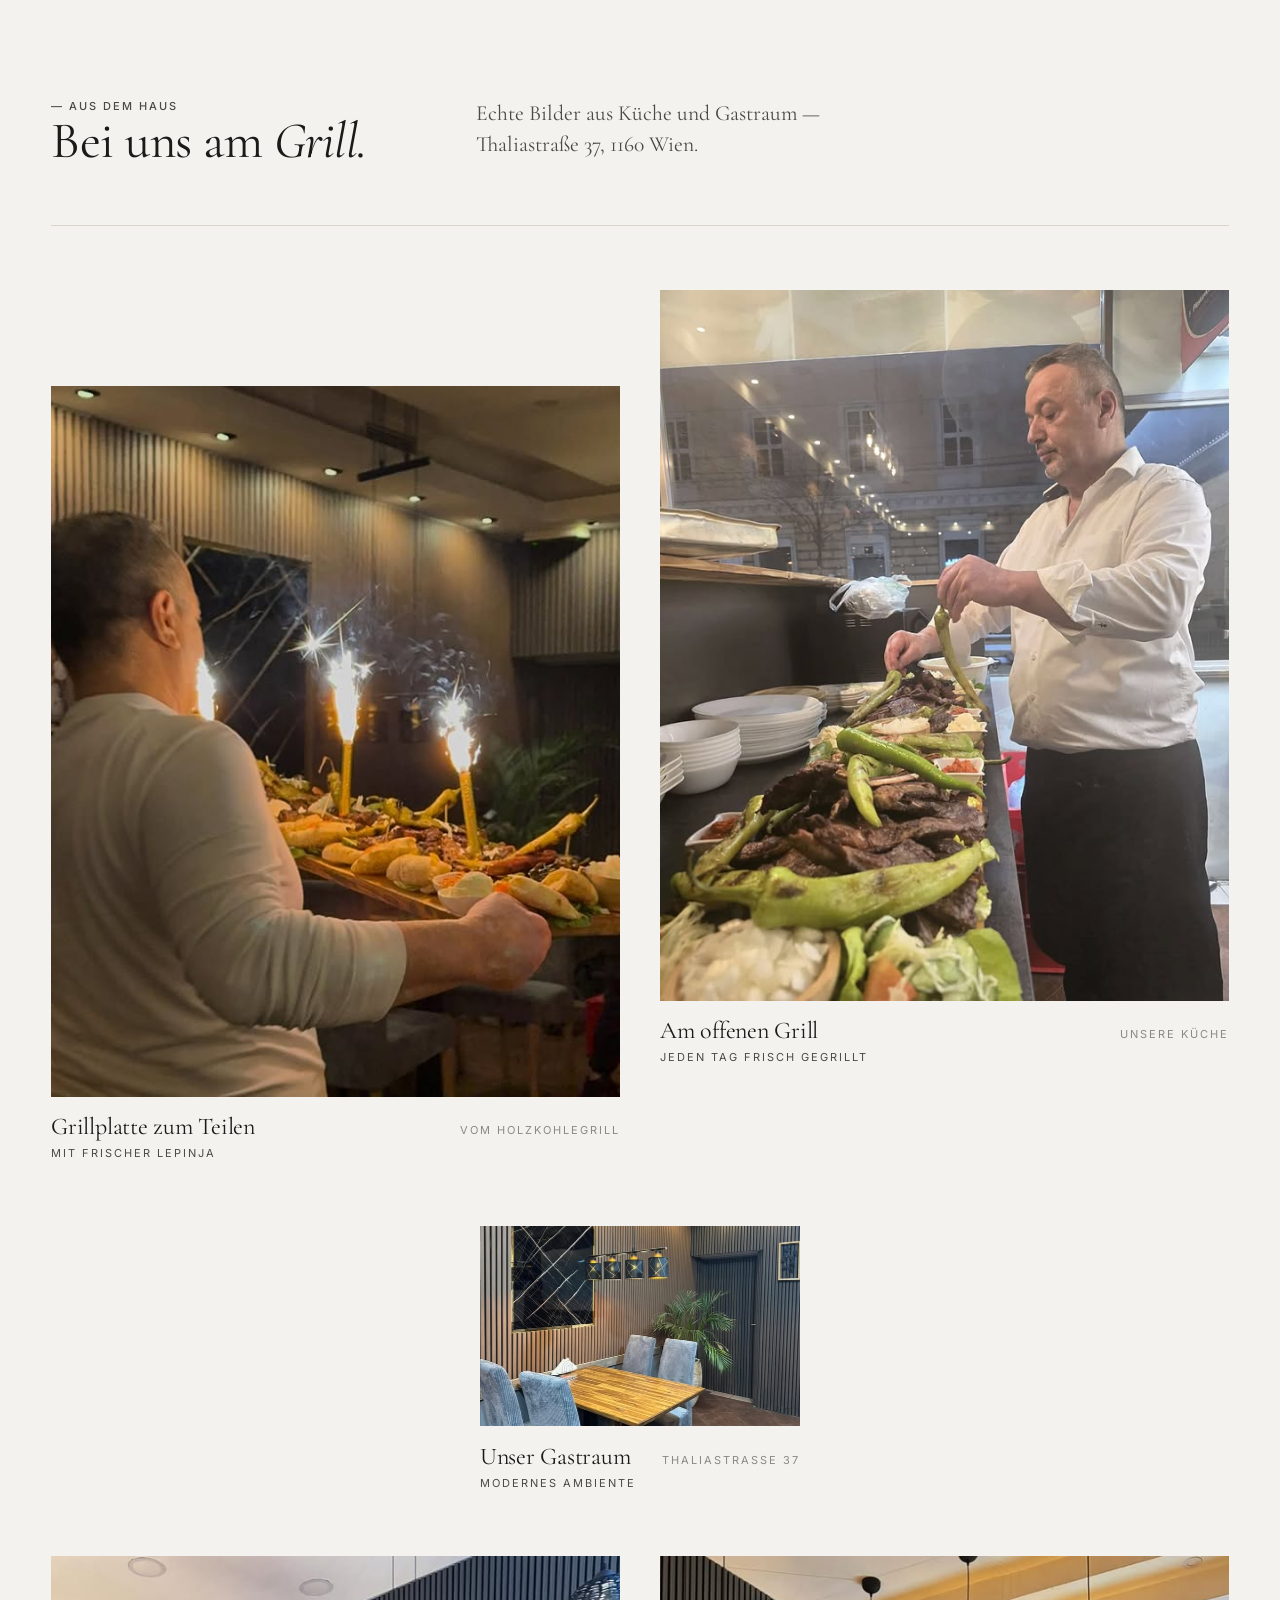
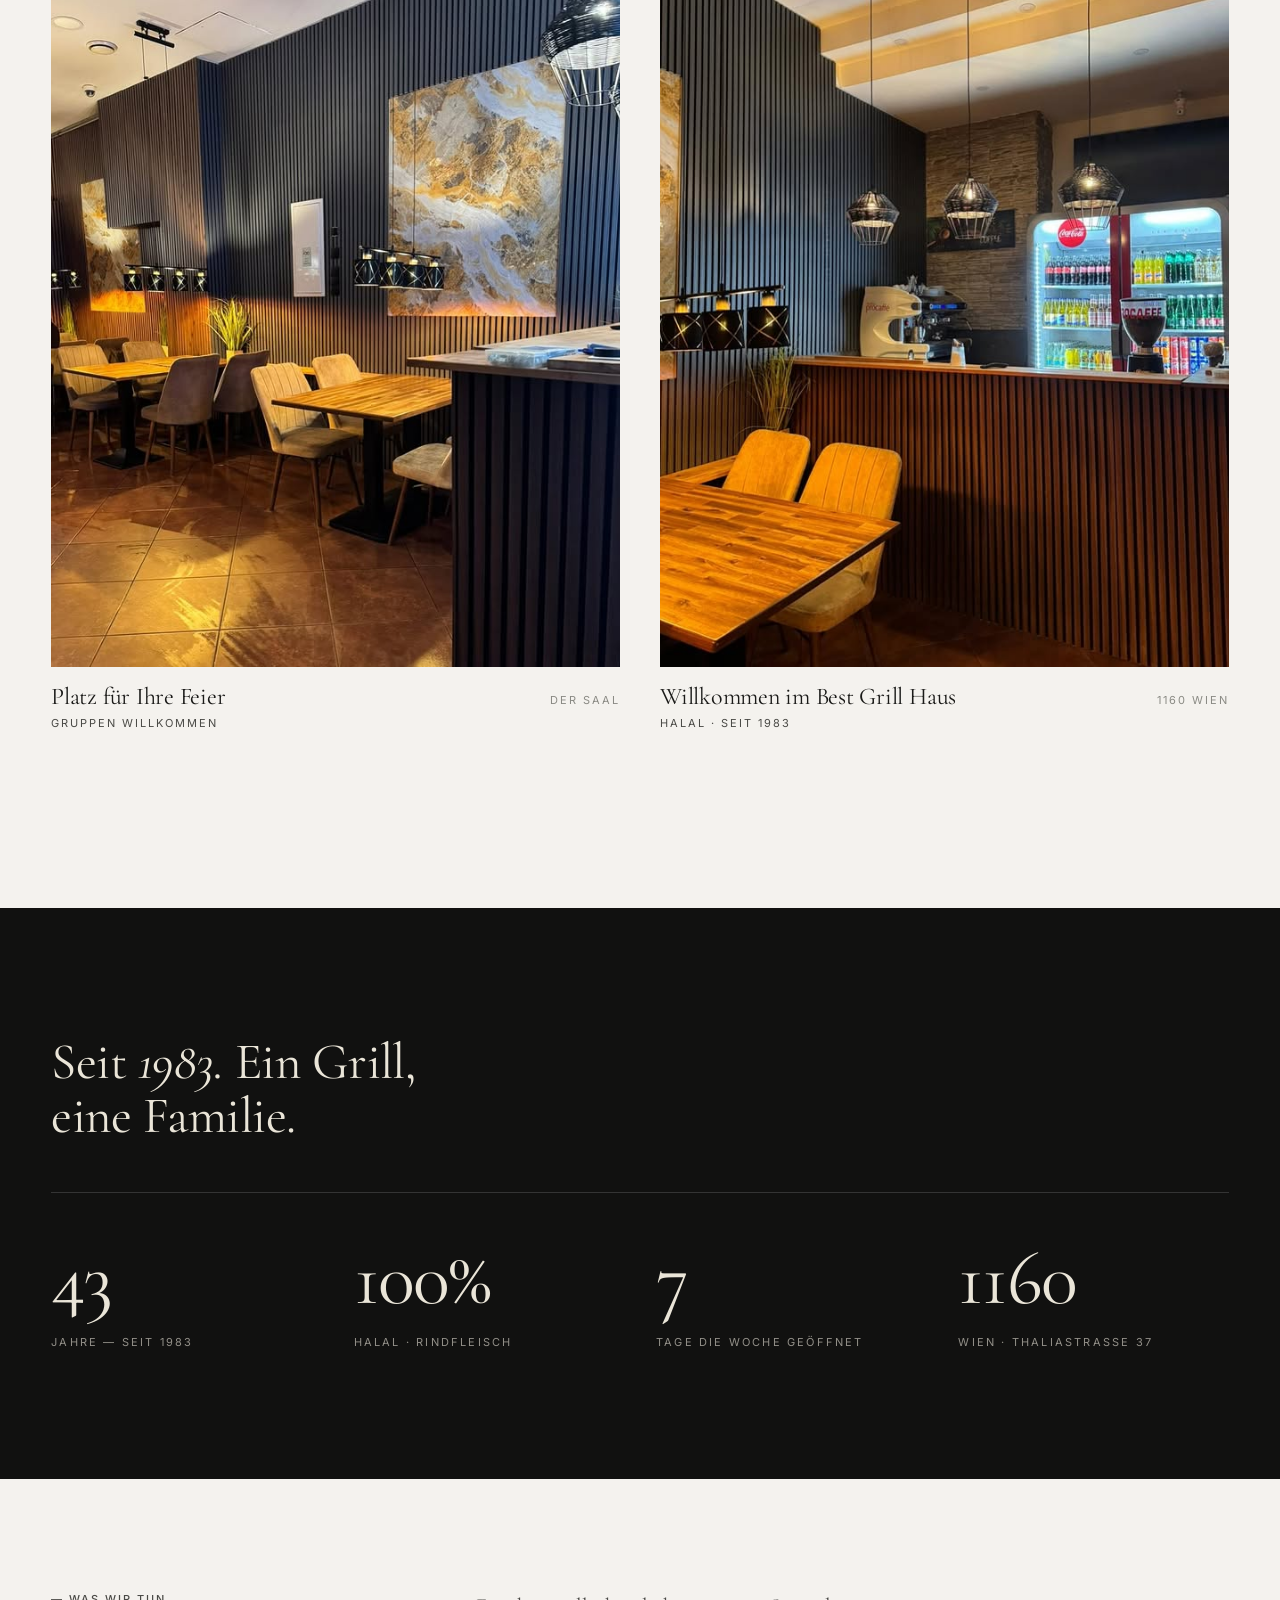
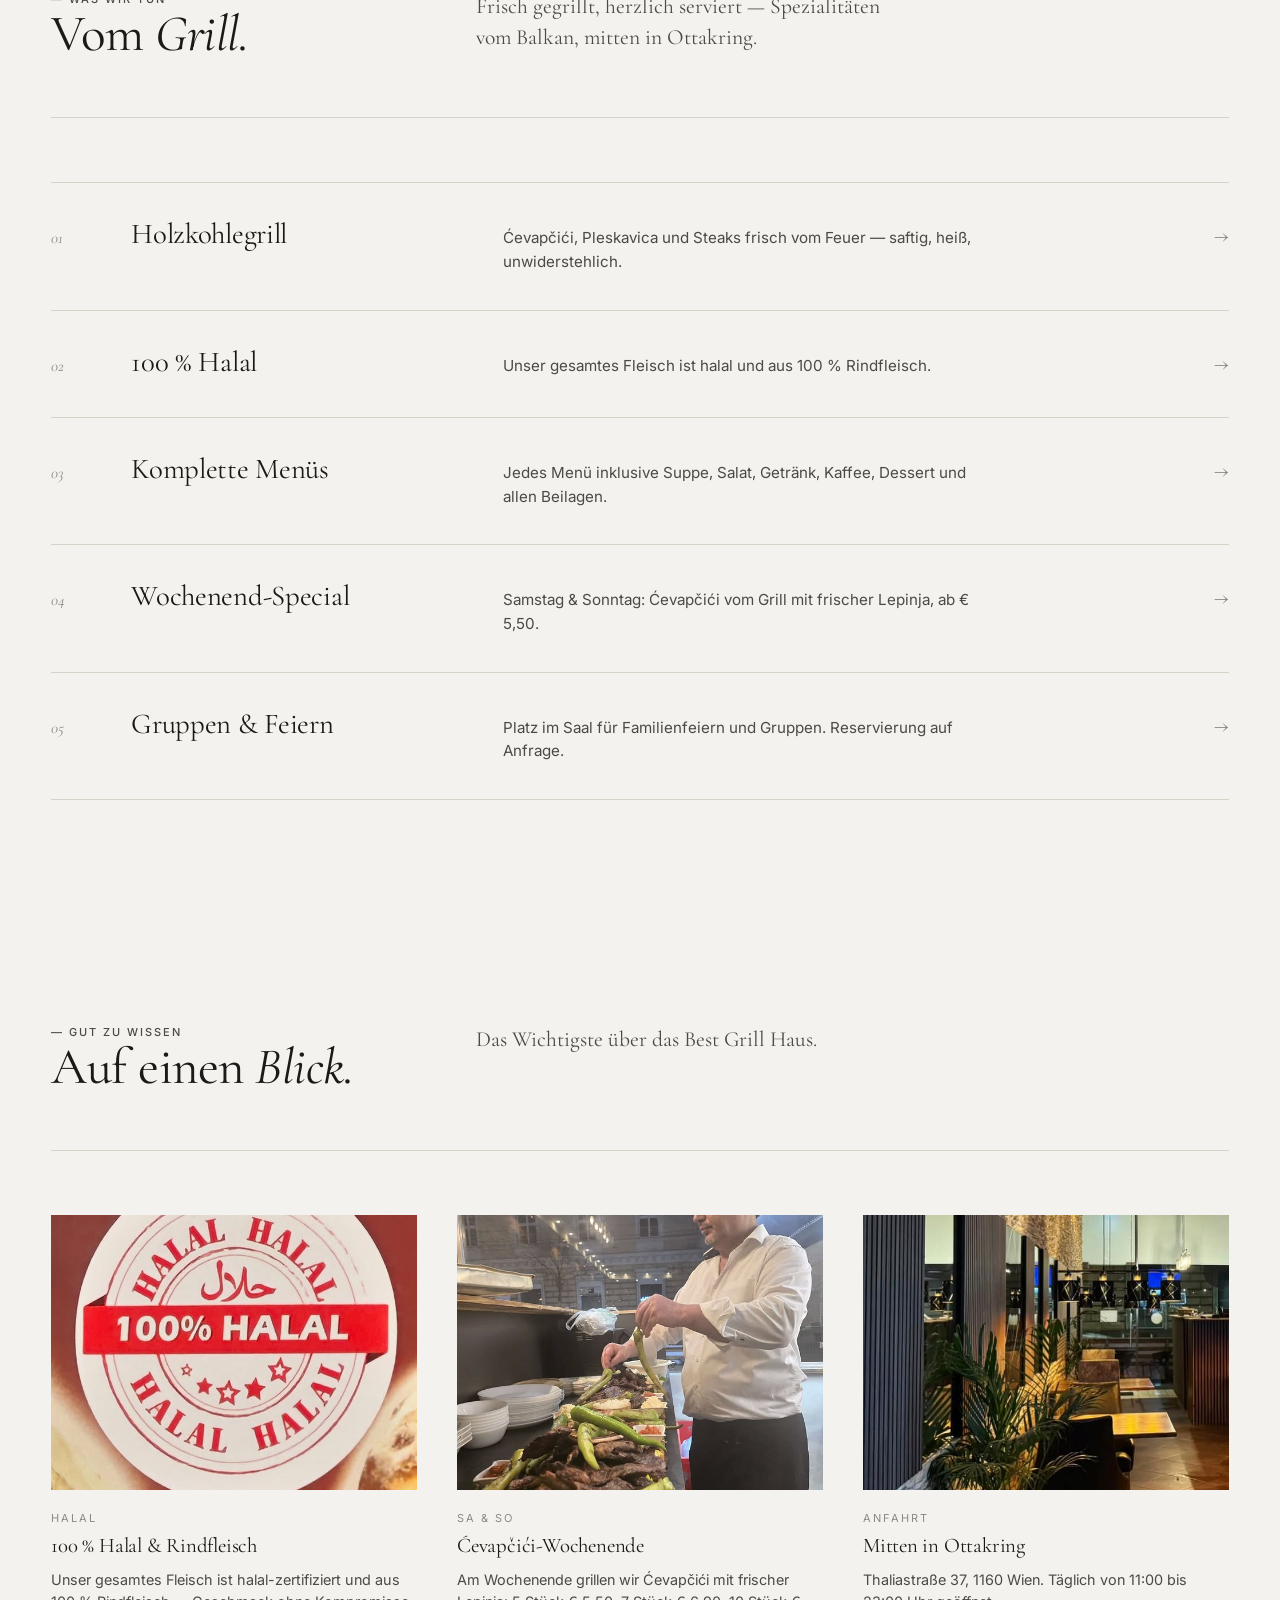
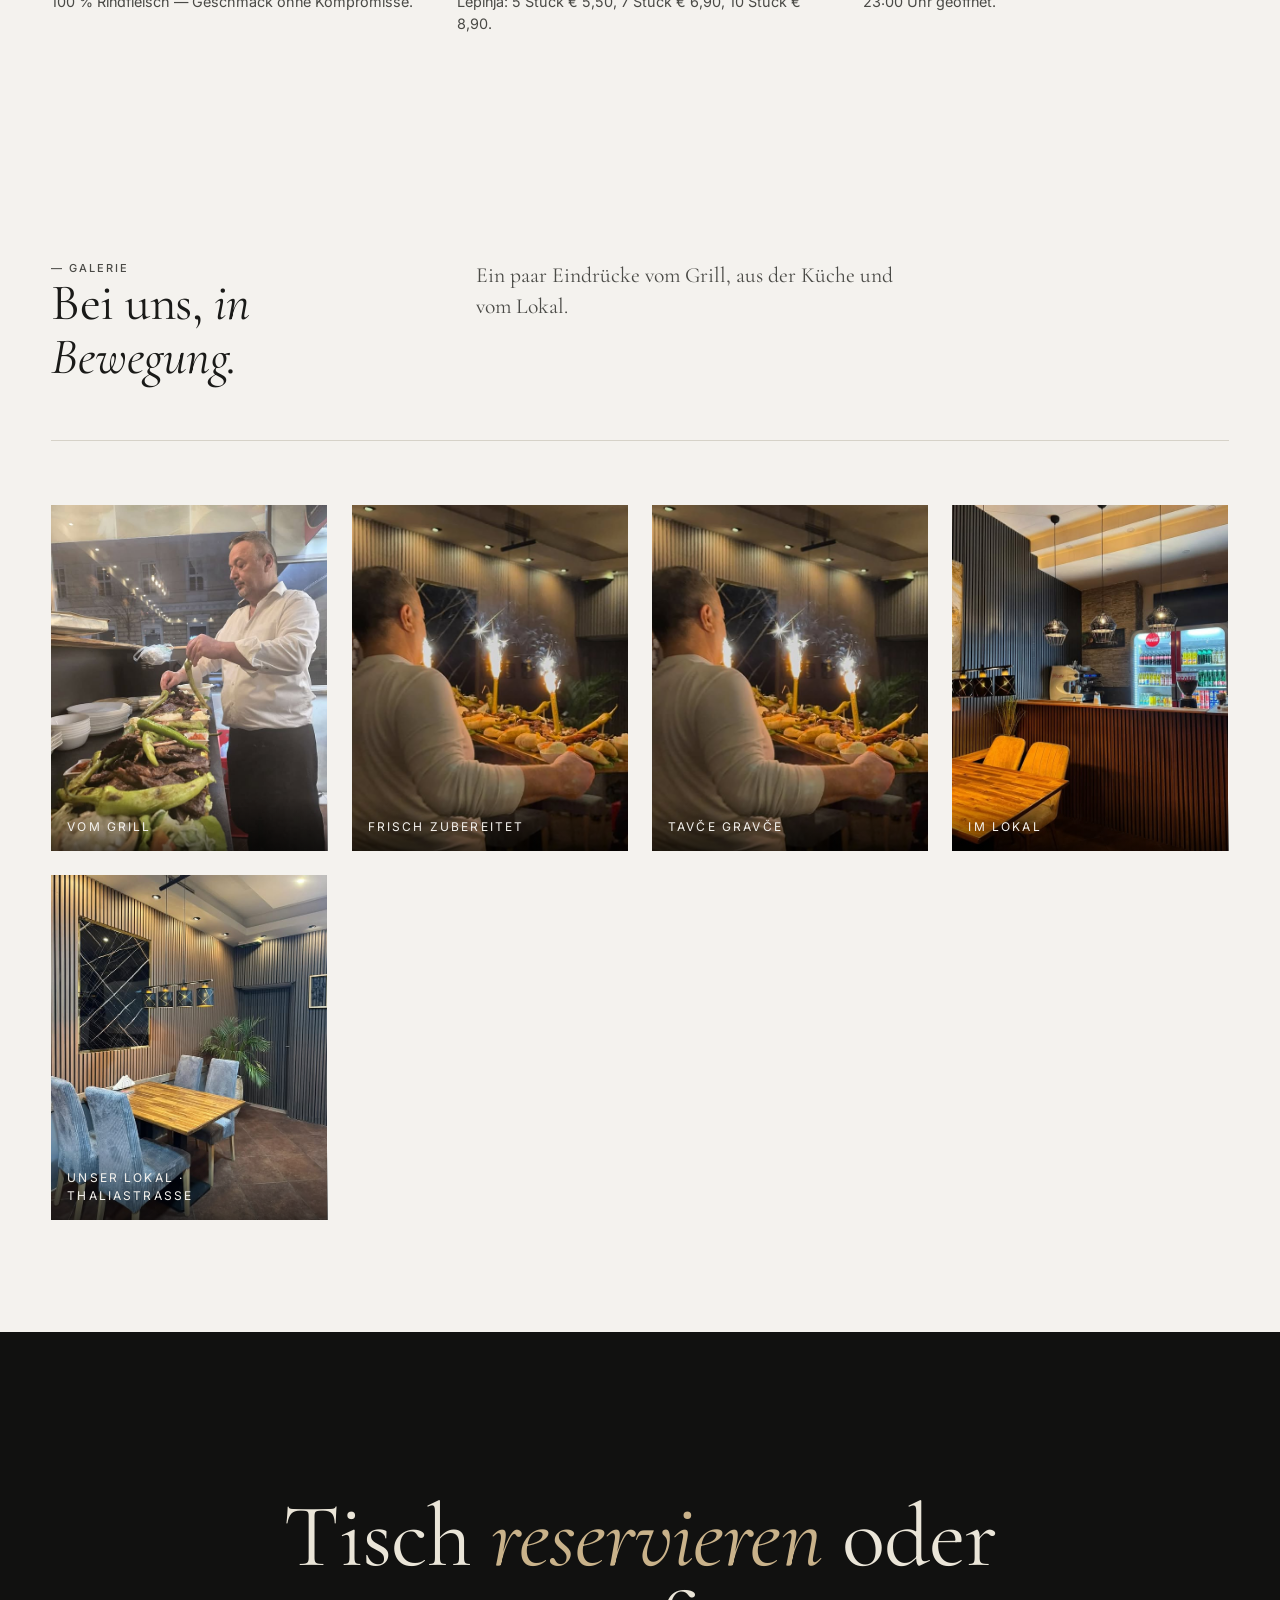
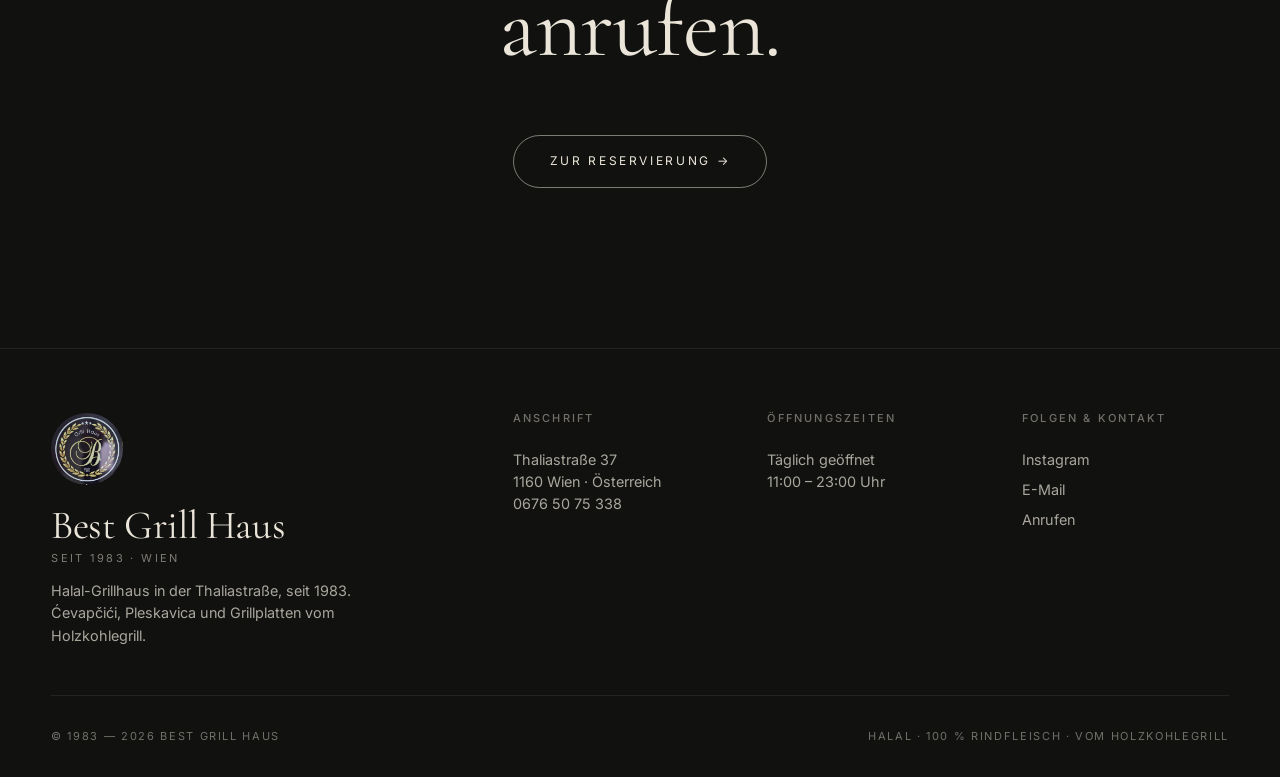
==== commit cf21a927: "Use all remaining content: logo (footer + favicon) and video gallery - Show real Best Grill Haus log" ====
--- a/index.html
+++ b/index.html
@@ -9,6 +9,7 @@
 <link rel="preconnect" href="https://fonts.gstatic.com" crossorigin>
 <link href="https://fonts.googleapis.com/css2?family=Cormorant+Garamond:ital,wght@0,400;0,500;1,400;1,500&family=Inter:wght@300;400;500;600&display=swap" rel="stylesheet">
 <link rel="stylesheet" href="css/style.css">
+<link rel="icon" type="image/jpeg" href="img/logo.jpg">
 </head>
 <body data-page="home">
 
@@ -35,7 +36,9 @@
 
 <!-- HERO -->
 <section class="hero">
-  <div class="hero-media" style="background-image:url('img/platter.jpg')"></div>
+  <video class="hero-media hero-video" autoplay muted loop playsinline poster="img/platter.jpg">
+    <source src="img/hero.mp4" type="video/mp4">
+  </video>
   <div class="hero-meta" data-i18n="home.hero_vol">Halal · vom Holzkohlegrill · seit 1983</div>
   <div class="hero-inner">
     <h1 class="serif" data-i18n="home.hero_title">Ćevapčići, Pleskavica & Grill —<br><em>vom Feuer,</em> seit 1983.</h1>
@@ -191,9 +194,43 @@
   </div>
 </section>
 
+<!-- GALLERY -->
+<section>
+  <div class="section-head">
+    <div>
+      <div class="eyebrow" data-i18n="home.gal_eye">— Galerie</div>
+      <h2 class="serif" data-i18n="home.gal_title">Bei uns, <em>in Bewegung.</em></h2>
+    </div>
+    <p data-i18n="home.gal_desc">Ein paar Eindrücke vom Grill, aus der Küche und vom Lokal.</p>
+  </div>
+
+  <div class="video-gallery">
+    <figure class="vid-card reveal">
+      <video src="img/vid-grill.mp4" autoplay muted loop playsinline poster="img/grill.jpg"></video>
+      <figcaption data-i18n="home.g1">Vom Grill</figcaption>
+    </figure>
+    <figure class="vid-card reveal">
+      <video src="img/vid-food.mp4" autoplay muted loop playsinline poster="img/platter.jpg"></video>
+      <figcaption data-i18n="home.g2">Frisch zubereitet</figcaption>
+    </figure>
+    <figure class="vid-card reveal">
+      <video src="img/vid-tavce.mp4" autoplay muted loop playsinline poster="img/platter.jpg"></video>
+      <figcaption data-i18n="home.g3">Tavče Gravče</figcaption>
+    </figure>
+    <figure class="vid-card reveal">
+      <video src="img/vid-effect.mp4" autoplay muted loop playsinline poster="img/interior-3.jpg"></video>
+      <figcaption data-i18n="home.g4">Im Lokal</figcaption>
+    </figure>
+    <figure class="vid-card reveal">
+      <video src="img/vid-outside.mp4" autoplay muted loop playsinline poster="img/interior-1.jpg"></video>
+      <figcaption data-i18n="home.g5">Unser Lokal · Thaliastraße</figcaption>
+    </figure>
+  </div>
+</section>
+
 <!-- CTA -->
 <section class="cta">
-  <h2 class="serif reveal" data-i18n="home.cta_title">Einen <em>Tisch</em> reservieren.</h2>
+  <h2 class="serif reveal" data-i18n="home.cta_title">Tisch <em>reservieren</em> oder anrufen.</h2>
   <a class="btn" href="reservierung.html" data-i18n="home.cta_btn">Zur Reservierung →</a>
 </section>
 
@@ -201,6 +238,7 @@
 <footer class="site-footer">
   <div class="footer-grid">
     <div>
+      <img src="img/logo.jpg" alt="Best Grill Haus" class="footer-logo">
       <div class="footer-brand serif">Best Grill Haus<small data-i18n="brand.tagline">seit 1983 · Wien</small></div>
       <p style="max-width:36ch; font-size:.9rem;" data-i18n="footer.about">Halal-Grillhaus in der Thaliastraße, seit 1983. Ćevapčići, Pleskavica und Grillplatten vom Holzkohlegrill.</p>
     </div>
--- a/css/style.css
+++ b/css/style.css
@@ -179,6 +179,44 @@
   animation: slow-zoom 18s ease-out forwards;
 }
 
+/* Video hero — fill the frame like the background image did */
+.hero-video {
+  width: 100%;
+  height: 100%;
+  object-fit: cover;
+  object-position: center;
+}
+
+/* Video gallery */
+.video-gallery {
+  max-width: var(--maxw);
+  margin: 3rem auto 0;
+  display: grid;
+  grid-template-columns: repeat(auto-fit, minmax(220px, 1fr));
+  gap: 1.5rem;
+}
+.vid-card { margin: 0; position: relative; overflow: hidden; }
+.vid-card video {
+  width: 100%;
+  aspect-ratio: 4 / 5;
+  object-fit: cover;
+  display: block;
+  background: var(--bg-dark);
+}
+.vid-card figcaption {
+  position: absolute;
+  left: 0; right: 0; bottom: 0;
+  padding: 1.25rem 1rem .9rem;
+  font-size: 12px;
+  letter-spacing: 0.18em;
+  text-transform: uppercase;
+  color: #f4f2ee;
+  background: linear-gradient(to top, rgba(0,0,0,0.65), rgba(0,0,0,0));
+}
+@media (max-width: 600px) {
+  .video-gallery { grid-template-columns: 1fr 1fr; gap: .75rem; }
+}
+
 @keyframes slow-zoom {
   to { transform: scale(1.0); }
 }
@@ -535,6 +573,14 @@
   font-weight: 500;
 }
 .footer-grid a { display: block; padding: .25rem 0; font-size: .9rem; }
+.footer-logo {
+  width: 72px;
+  height: 72px;
+  border-radius: 50%;
+  object-fit: cover;
+  display: block;
+  margin-bottom: 1.25rem;
+}
 .footer-brand {
   font-family: var(--f-serif);
   font-size: 2.5rem;
